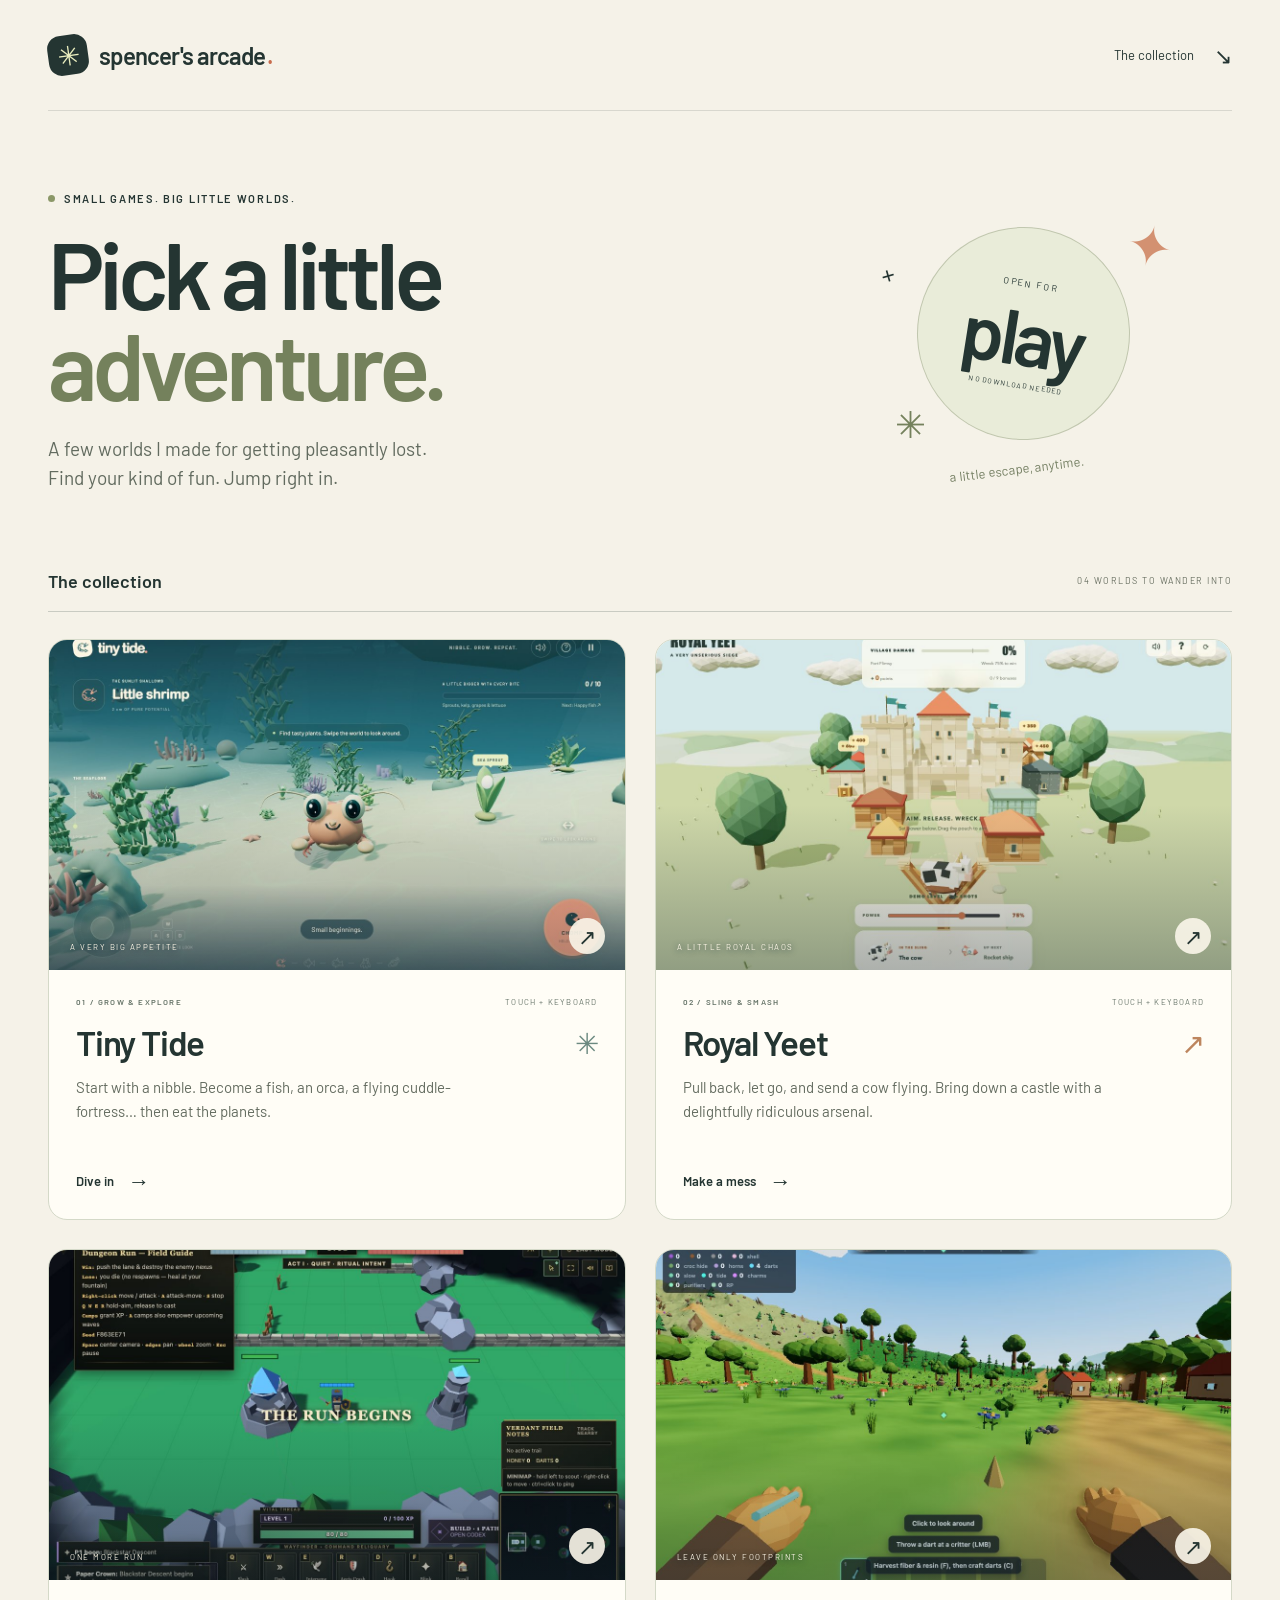
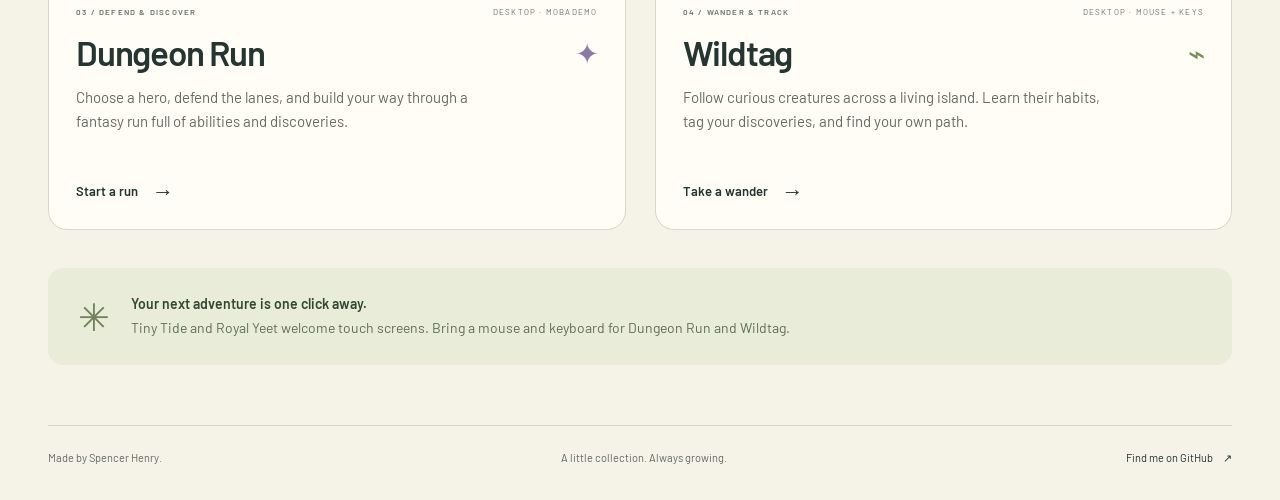
==== index.html @ 865361b4 "Launch Spencer's Arcade game index" ====
<!doctype html>
<html lang="en">
<head>
  <meta charset="utf-8">
  <meta name="viewport" content="width=device-width, initial-scale=1">
  <meta name="theme-color" content="#f5f2e8">
  <meta name="description" content="Spencer's browser arcade. Grow through an ocean in Tiny Tide, topple castles in Royal Yeet, defend the lanes in Dungeon Run, and explore Wildtag.">
  <meta property="og:title" content="Spencer's Arcade — Pick a little adventure">
  <meta property="og:description" content="Four browser games. Oceans to explore, castles to topple, lanes to defend, and critters to discover.">
  <meta property="og:type" content="website">
  <meta property="og:url" content="https://spencerrichardhenry.github.io/">
  <title>Spencer's Arcade · Pick a little adventure</title>
  <link rel="icon" href="data:image/svg+xml,%3Csvg xmlns='http://www.w3.org/2000/svg' viewBox='0 0 48 48'%3E%3Crect width='48' height='48' rx='15' fill='%23243532'/%3E%3Cpath d='M13 24h12m-6-6v12' stroke='%23f5f2e8' stroke-width='3' stroke-linecap='round'/%3E%3Ccircle cx='33' cy='20' r='2' fill='%23e99072'/%3E%3Ccircle cx='36' cy='28' r='2' fill='%23d5dfa7'/%3E%3C/svg%3E">
  <link rel="stylesheet" href="assets/arcade.css">
</head>
<body>
  <a class="skip" href="#games">Skip to the games</a>
  <header class="topbar wrap">
    <a class="brand" href="./" aria-label="Spencer's Arcade home"><span class="brand-mark" aria-hidden="true">✳</span>spencer's arcade<span class="brand-dot">.</span></a>
    <a class="collection-link" href="#games">The collection <span aria-hidden="true">↘</span></a>
  </header>
  <main class="wrap">
    <section class="hero" aria-labelledby="page-title">
      <div><p class="eyebrow"><span class="live-dot"></span> SMALL GAMES. BIG LITTLE WORLDS.</p><h1 id="page-title">Pick a little<br><em>adventure.</em></h1><p class="intro">A few worlds I made for getting pleasantly lost.<br>Find your kind of fun. Jump right in.</p></div>
      <div class="hero-note" aria-hidden="true"><span class="orbit orbit-one">✦</span><span class="orbit orbit-two">+</span><span class="orbit orbit-three">✳</span><div class="note-circle"><span>OPEN FOR</span><strong>play</strong><span>NO DOWNLOAD NEEDED</span></div><span class="note-caption">a little escape, anytime.</span></div>
    </section>
    <section id="games" aria-labelledby="collection-title">
      <div class="section-heading"><h2 id="collection-title">The collection</h2><span>04 WORLDS TO WANDER INTO</span></div>
      <div class="games">
        <article class="game-card tide">
          <a class="game-link" href="https://spencerrichardhenry.github.io/wildtag/tiny-tide.html" aria-label="Play Tiny Tide">
            <div class="game-art"><img src="assets/tiny-tide.jpg" alt="A little shrimp exploring a sunlit 3D reef" width="1200" height="760" fetchpriority="high"><span class="art-label">A VERY BIG APPETITE</span><span class="play-mark" aria-hidden="true">↗</span></div>
            <div class="card-body"><div class="card-meta"><span>01 / GROW & EXPLORE</span><span>TOUCH + KEYBOARD</span></div><h3>Tiny Tide<span aria-hidden="true">✳</span></h3><p>Start with a nibble. Become a fish, an orca, a flying cuddle-fortress… then eat the planets.</p><span class="card-action">Dive in <span aria-hidden="true">→</span></span></div>
          </a>
        </article>
        <article class="game-card yeet">
          <a class="game-link" href="https://spencerrichardhenry.github.io/wildtag/royal-yeet.html" aria-label="Play Royal Yeet">
            <div class="game-art"><img src="assets/royal-yeet.jpg" alt="A slingshot aimed at a colorful castle village" width="1200" height="760"><span class="art-label">A LITTLE ROYAL CHAOS</span><span class="play-mark" aria-hidden="true">↗</span></div>
            <div class="card-body"><div class="card-meta"><span>02 / SLING & SMASH</span><span>TOUCH + KEYBOARD</span></div><h3>Royal Yeet<span aria-hidden="true">↗</span></h3><p>Pull back, let go, and send a cow flying. Bring down a castle with a delightfully ridiculous arsenal.</p><span class="card-action">Make a mess <span aria-hidden="true">→</span></span></div>
          </a>
        </article>
        <article class="game-card dungeon">
          <a class="game-link" href="https://spencerrichardhenry.github.io/mobatest/" aria-label="Play Dungeon Run">
            <div class="game-art"><img src="assets/dungeon-run.jpg" alt="Dungeon Run's fantasy adventure and hero selection" width="1200" height="760" loading="lazy"><span class="art-label">ONE MORE RUN</span><span class="play-mark" aria-hidden="true">↗</span></div>
            <div class="card-body"><div class="card-meta"><span>03 / DEFEND & DISCOVER</span><span>DESKTOP · MOBADEMO</span></div><h3>Dungeon Run<span aria-hidden="true">✦</span></h3><p>Choose a hero, defend the lanes, and build your way through a fantasy run full of abilities and discoveries.</p><span class="card-action">Start a run <span aria-hidden="true">→</span></span></div>
          </a>
        </article>
        <article class="game-card wildtag">
          <a class="game-link" href="https://spencerrichardhenry.github.io/wildtag/" aria-label="Play Wildtag">
            <div class="game-art"><img src="assets/wildtag.jpg" alt="Wildtag's island of forests, meadows, and curious creatures" width="1200" height="760" loading="lazy"><span class="art-label">LEAVE ONLY FOOTPRINTS</span><span class="play-mark" aria-hidden="true">↗</span></div>
            <div class="card-body"><div class="card-meta"><span>04 / WANDER & TRACK</span><span>DESKTOP · MOUSE + KEYS</span></div><h3>Wildtag<span aria-hidden="true">⌁</span></h3><p>Follow curious creatures across a living island. Learn their habits, tag your discoveries, and find your own path.</p><span class="card-action">Take a wander <span aria-hidden="true">→</span></span></div>
          </a>
        </article>
      </div>
    </section>
    <aside class="play-note"><span aria-hidden="true">✳</span><p><strong>Your next adventure is one click away.</strong> Tiny Tide and Royal Yeet welcome touch screens. Bring a mouse and keyboard for Dungeon Run and Wildtag.</p></aside>
  </main>
  <footer class="wrap"><span>Made by Spencer Henry.</span><span>A little collection. Always growing.</span><a href="https://github.com/spencerrichardhenry">Find me on GitHub <span aria-hidden="true">↗</span></a></footer>
</body>
</html>
---- assets/arcade.css ----
@font-face{font-family:Arcade;src:url('fonts/font-0.ttf') format('truetype');font-weight:400;font-display:swap}
@font-face{font-family:Arcade;src:url('fonts/font-1.ttf') format('truetype');font-weight:600 900;font-display:swap}
:root{font-family:Arcade,'Avenir Next',sans-serif;color:#243532;background:#f5f2e8;font-synthesis:none;color-scheme:light;scroll-behavior:smooth}
*{box-sizing:border-box}body{margin:0}a{color:inherit;text-decoration:none}button,a{-webkit-tap-highlight-color:transparent}a:focus-visible{outline:3px solid #a14930;outline-offset:7px;border-radius:5px}.wrap{width:min(1200px,calc(100% - 96px));margin-inline:auto}.skip{position:absolute;left:20px;top:-70px;padding:15px;background:#243532;color:white;z-index:5}.skip:focus{top:15px}.topbar{display:flex;justify-content:space-between;align-items:center;padding-block:35px;border-bottom:1px solid #24353224}.brand{display:flex;align-items:center;font-size:24px;font-weight:700;letter-spacing:-1px;gap:11px}.brand-mark{display:grid;place-items:center;background:#243532;color:#e9edbe;width:40px;height:40px;border-radius:13px;transform:rotate(-8deg);font-size:27px}.brand-dot{color:#c86d4d;margin-left:-9px}.collection-link{font-size:13px;display:flex;align-items:center;gap:20px}.collection-link span{font-size:22px}.hero{display:flex;justify-content:space-between;align-items:center;padding:81px 0 77px}.eyebrow{font-size:11px;font-weight:600;letter-spacing:1.7px;display:flex;align-items:center;gap:9px;margin:0 0 22px}.live-dot{width:7px;height:7px;border-radius:50%;background:#8b9868}h1{font-size:clamp(66px,7.4vw,102px);font-weight:700;letter-spacing:-5px;line-height:.96;margin:0 0 25px}h1 em{font-style:normal;color:#74815c}.intro{font-size:19px;line-height:1.55;color:#626b5f;margin:0}.hero-note{position:relative;width:300px;height:270px;margin-right:55px}.note-circle{width:213px;height:213px;position:absolute;left:40px;top:20px;display:flex;flex-direction:column;align-items:center;justify-content:center;border:1px solid #86906e66;border-radius:50%;transform:rotate(9deg);background:#e9ecd9}.note-circle span{font-size:9px;letter-spacing:2px}.note-circle strong{font-size:77px;line-height:1.2;letter-spacing:-4px;font-weight:600}.note-circle span:last-child{font-size:7px;letter-spacing:1.3px}.note-caption{position:absolute;bottom:0;left:72px;font-size:13px;font-style:italic;transform:rotate(-7deg);color:#737e61}.orbit{position:absolute;z-index:1}.orbit-one{font-size:55px;right:4px;top:4px;color:#d39171;transform:rotate(13deg)}.orbit-two{font-size:27px;left:4px;top:50px;transform:rotate(-16deg)}.orbit-three{font-size:37px;left:18px;bottom:30px;color:#74815c}.section-heading{display:flex;align-items:center;justify-content:space-between;padding-bottom:19px;border-bottom:1px solid #24353235;margin-bottom:27px}.section-heading h2{font-size:18px;margin:0;font-weight:600}.section-heading>span{font-size:9px;letter-spacing:1.5px;color:#697062}.games{display:grid;grid-template-columns:repeat(2,minmax(0,1fr));gap:29px}.game-card{--accent:#6b8980;background:#fffdf6;border-radius:19px;overflow:hidden;border:1px solid #d4d9c8;transition:transform .2s,box-shadow .2s}.game-card:hover{transform:translateY(-4px);box-shadow:0 12px 35px #293b3210}.game-link{display:block;height:100%}.game-link:focus-visible{outline-offset:-5px;border-radius:19px}.game-art{position:relative;aspect-ratio:1.74;background:#92aca1;overflow:hidden}.game-art:after{content:'';position:absolute;inset:50% 0 0;background:linear-gradient(transparent,#162a3555);pointer-events:none}.game-art img{display:block;width:100%;height:100%;object-fit:cover;transition:transform .4s}.game-card:hover img{transform:scale(1.035)}.art-label{position:absolute;left:21px;bottom:18px;color:#fff8e8;font-size:8px;letter-spacing:1.5px;z-index:1;text-shadow:0 1px 6px #142c35}.play-mark{position:absolute;right:20px;bottom:16px;width:36px;height:36px;display:grid;place-items:center;border-radius:50%;background:#faf6e9e8;font-size:22px;z-index:1}.card-body{padding:26px 27px 24px}.card-meta{display:flex;justify-content:space-between;gap:12px;font-size:8px;letter-spacing:1.2px;color:#657367;line-height:1.5}.card-meta span:first-child{font-weight:600}.card-meta span:last-child{text-align:right}h3{font-size:35px;line-height:1.15;margin:14px 0 12px;letter-spacing:-1.2px;display:flex;align-items:center;justify-content:space-between}h3>span{font-size:29px;color:var(--accent);font-weight:400}.card-body p{color:#646c60;font-size:15px;line-height:1.6;margin:0;max-width:430px;min-height:72px}.card-action{display:flex;align-items:center;gap:14px;margin-top:20px;font-size:13px;font-weight:600}.card-action span{font-size:22px;transition:translate .2s}.game-card:hover .card-action span{translate:4px 0}.yeet{--accent:#bd855e}.dungeon{--accent:#8c7aa5}.wildtag{--accent:#768f55}.play-note{display:flex;align-items:center;gap:21px;background:#e9ecd9;border-radius:15px;padding:25px 30px;margin:38px 0 60px}.play-note>span{font-size:38px;color:#74815c}.play-note p{font-size:14px;line-height:1.6;color:#626c59;margin:0}.play-note strong{display:block;font-weight:600;color:#344733;margin-bottom:2px}footer{display:flex;align-items:center;justify-content:space-between;border-top:1px solid #24353224;padding:25px 0 35px;font-size:11px;color:#626b5f}footer a{color:#243532}footer a span{margin-left:8px}
@media(max-width:850px){.wrap{width:calc(100% - 48px)}.hero{padding-block:62px}.hero-note{margin-right:0;width:240px;scale:.85;transform-origin:right center}h1{font-size:76px;letter-spacing:-4px}.intro{font-size:17px}.games{gap:20px}.card-body{padding:22px}.card-meta{font-size:7px;letter-spacing:.8px}.card-body p{min-height:95px}h3{font-size:30px}footer>span:nth-child(2){display:none}}
@media(max-width:600px){.wrap{width:calc(100% - 36px)}.topbar{padding-block:22px}.brand{font-size:21px;gap:9px}.brand-mark{width:34px;height:34px;font-size:24px;border-radius:11px}.collection-link{font-size:11px;gap:9px}.hero{padding:51px 0 44px;position:relative}.hero-note{display:none}.eyebrow{font-size:8px;letter-spacing:1.2px;margin-bottom:21px}h1{font-size:clamp(60px,15vw,82px);letter-spacing:-3px;margin-bottom:20px}.intro{font-size:16px;line-height:1.55}.section-heading{margin-bottom:20px;padding-bottom:15px}.section-heading h2{font-size:16px}.section-heading>span{font-size:7px;letter-spacing:.8px}.games{grid-template-columns:1fr;gap:24px}.game-card{border-radius:15px}.game-art{aspect-ratio:1.6}.card-body{padding:23px}.card-meta{font-size:7px}.card-body p{min-height:0;font-size:14px;line-height:1.65}h3{font-size:32px}.card-action{margin-top:17px}.play-note{padding:22px;gap:15px;margin:28px 0 35px;align-items:flex-start}.play-note>span{font-size:28px}.play-note p{font-size:12px}footer{font-size:10px;padding-bottom:25px}}
@media(prefers-reduced-motion:reduce){:root{scroll-behavior:auto}*,*:before,*:after{transition:none!important}}
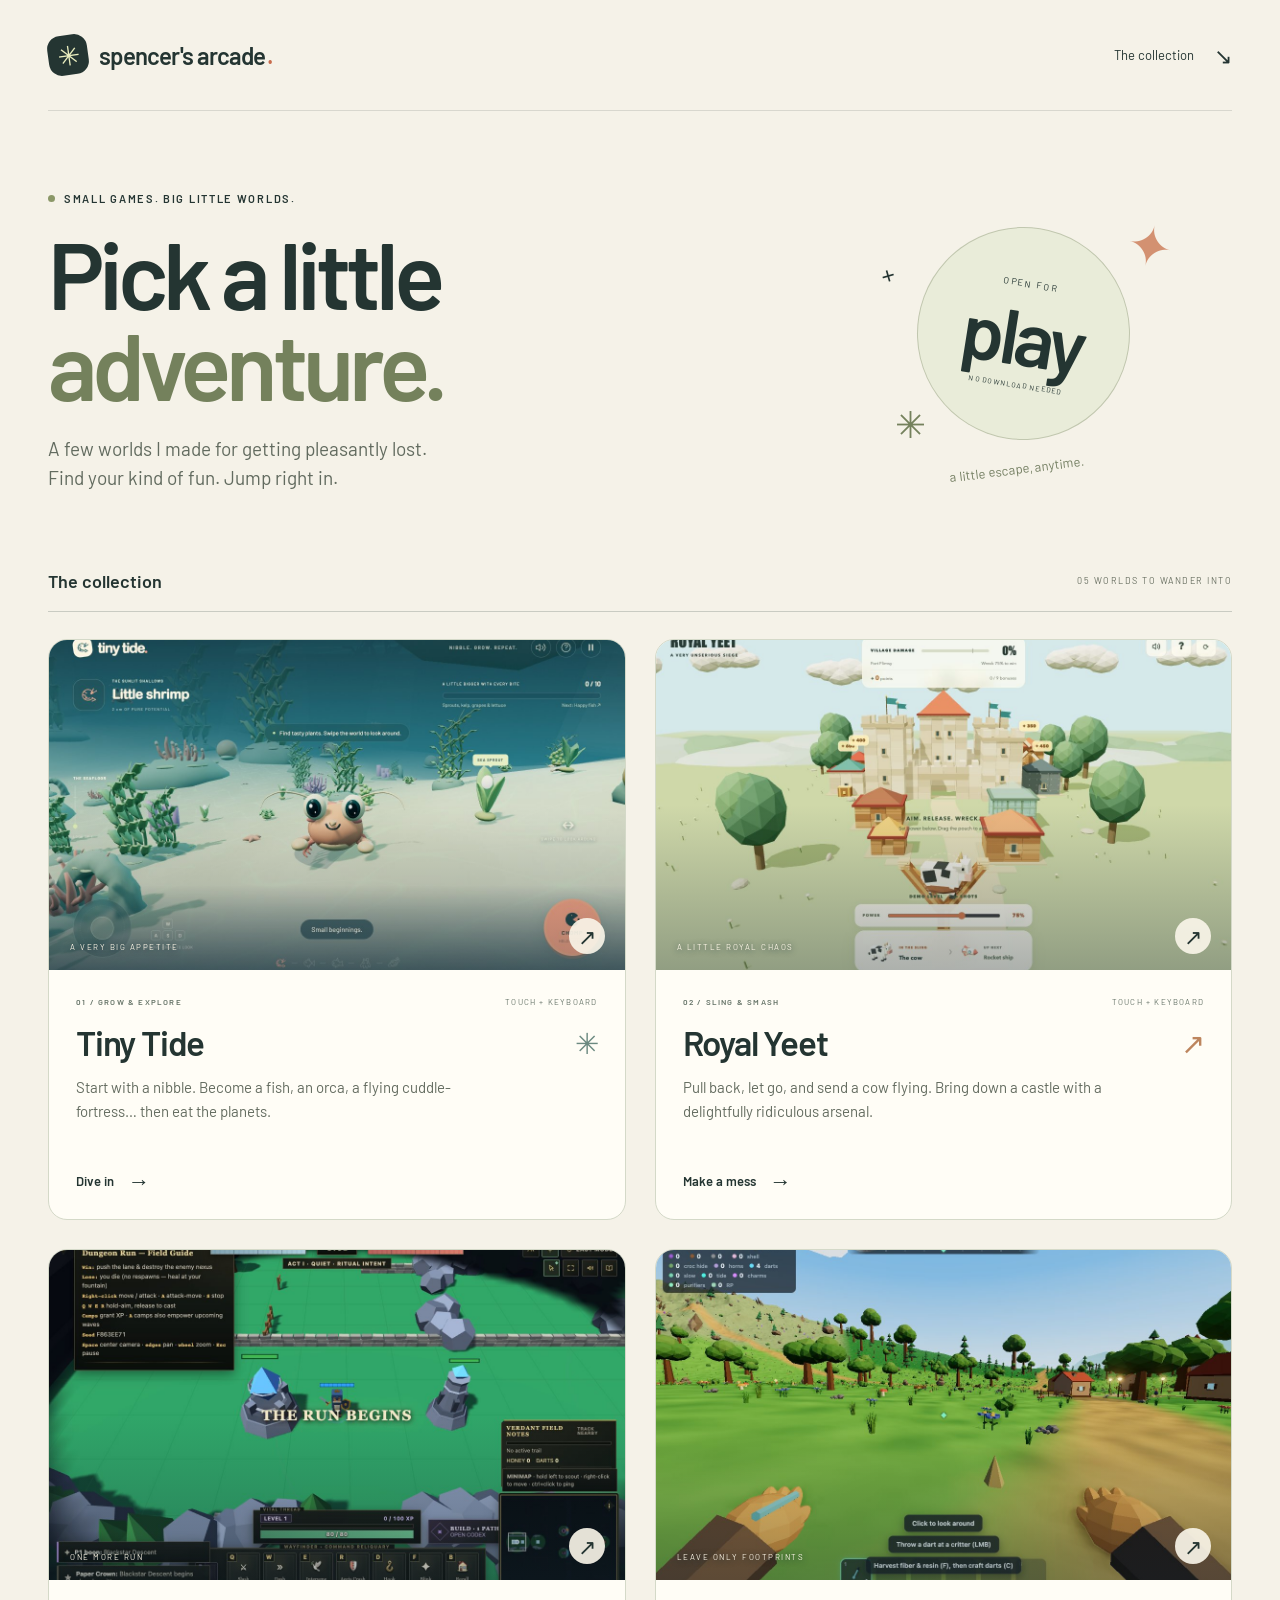
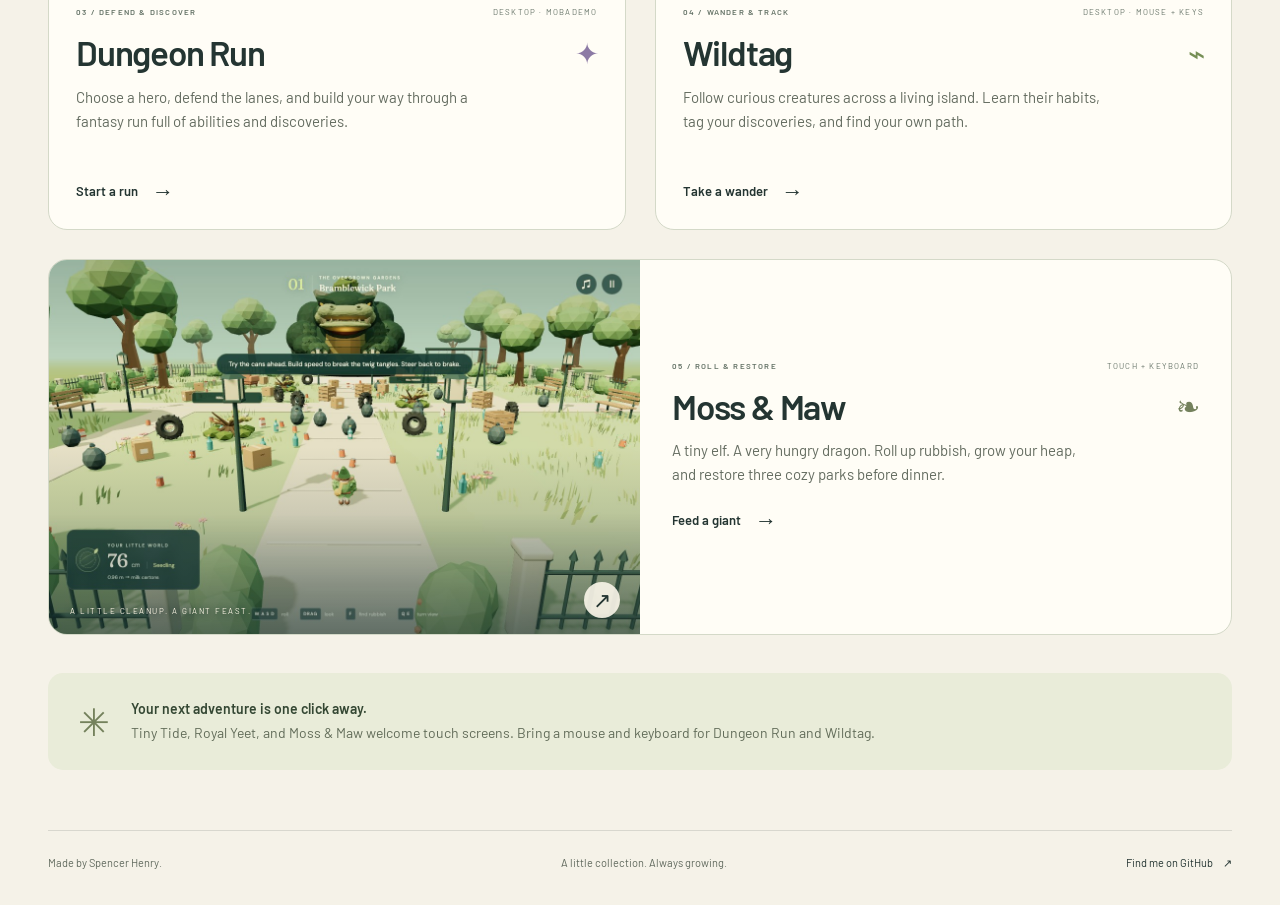
==== commit 13dad30a: "Add Moss & Maw and redirect its former Pages address" ====
--- a/index.html
+++ b/index.html
@@ -4,9 +4,9 @@
   <meta charset="utf-8">
   <meta name="viewport" content="width=device-width, initial-scale=1">
   <meta name="theme-color" content="#f5f2e8">
-  <meta name="description" content="Spencer's browser arcade. Grow through an ocean in Tiny Tide, topple castles in Royal Yeet, defend the lanes in Dungeon Run, and explore Wildtag.">
+  <meta name="description" content="Spencer's browser arcade. Grow through an ocean in Tiny Tide, topple castles in Royal Yeet, defend the lanes in Dungeon Run, explore Wildtag, and feed a hungry dragon in Moss &amp; Maw.">
   <meta property="og:title" content="Spencer's Arcade — Pick a little adventure">
-  <meta property="og:description" content="Four browser games. Oceans to explore, castles to topple, lanes to defend, and critters to discover.">
+  <meta property="og:description" content="Five browser games. Oceans, castles, dungeons, curious critters, and one very hungry dragon.">
   <meta property="og:type" content="website">
   <meta property="og:url" content="https://spencerrichardhenry.github.io/">
   <title>Spencer's Arcade · Pick a little adventure</title>
@@ -25,7 +25,7 @@
       <div class="hero-note" aria-hidden="true"><span class="orbit orbit-one">✦</span><span class="orbit orbit-two">+</span><span class="orbit orbit-three">✳</span><div class="note-circle"><span>OPEN FOR</span><strong>play</strong><span>NO DOWNLOAD NEEDED</span></div><span class="note-caption">a little escape, anytime.</span></div>
     </section>
     <section id="games" aria-labelledby="collection-title">
-      <div class="section-heading"><h2 id="collection-title">The collection</h2><span>04 WORLDS TO WANDER INTO</span></div>
+      <div class="section-heading"><h2 id="collection-title">The collection</h2><span>05 WORLDS TO WANDER INTO</span></div>
       <div class="games">
         <article class="game-card tide">
           <a class="game-link" href="https://spencerrichardhenry.github.io/wildtag/tiny-tide.html" aria-label="Play Tiny Tide">
@@ -51,9 +51,15 @@
             <div class="card-body"><div class="card-meta"><span>04 / WANDER & TRACK</span><span>DESKTOP · MOUSE + KEYS</span></div><h3>Wildtag<span aria-hidden="true">⌁</span></h3><p>Follow curious creatures across a living island. Learn their habits, tag your discoveries, and find your own path.</p><span class="card-action">Take a wander <span aria-hidden="true">→</span></span></div>
           </a>
         </article>
+        <article class="game-card moss">
+          <a class="game-link" href="https://spencerrichardhenry.github.io/moss-and-maw/" aria-label="Play Moss &amp; Maw">
+            <div class="game-art"><img src="assets/moss-and-maw.jpg" alt="Moss rolling through a leafy park toward Grumble, a giant mossback dragon" width="1200" height="760" loading="lazy"><span class="art-label">A LITTLE CLEANUP. A GIANT FEAST.</span><span class="play-mark" aria-hidden="true">↗</span></div>
+            <div class="card-body"><div class="card-meta"><span>05 / ROLL &amp; RESTORE</span><span>TOUCH + KEYBOARD</span></div><h3>Moss &amp; Maw<span aria-hidden="true">❧</span></h3><p>A tiny elf. A very hungry dragon. Roll up rubbish, grow your heap, and restore three cozy parks before dinner.</p><span class="card-action">Feed a giant <span aria-hidden="true">→</span></span></div>
+          </a>
+        </article>
       </div>
     </section>
-    <aside class="play-note"><span aria-hidden="true">✳</span><p><strong>Your next adventure is one click away.</strong> Tiny Tide and Royal Yeet welcome touch screens. Bring a mouse and keyboard for Dungeon Run and Wildtag.</p></aside>
+    <aside class="play-note"><span aria-hidden="true">✳</span><p><strong>Your next adventure is one click away.</strong> Tiny Tide, Royal Yeet, and Moss &amp; Maw welcome touch screens. Bring a mouse and keyboard for Dungeon Run and Wildtag.</p></aside>
   </main>
   <footer class="wrap"><span>Made by Spencer Henry.</span><span>A little collection. Always growing.</span><a href="https://github.com/spencerrichardhenry">Find me on GitHub <span aria-hidden="true">↗</span></a></footer>
 </body>
--- a/assets/arcade.css
+++ b/assets/arcade.css
@@ -1,7 +1,9 @@
 @font-face{font-family:Arcade;src:url('fonts/font-0.ttf') format('truetype');font-weight:400;font-display:swap}
 @font-face{font-family:Arcade;src:url('fonts/font-1.ttf') format('truetype');font-weight:600 900;font-display:swap}
 :root{font-family:Arcade,'Avenir Next',sans-serif;color:#243532;background:#f5f2e8;font-synthesis:none;color-scheme:light;scroll-behavior:smooth}
-*{box-sizing:border-box}body{margin:0}a{color:inherit;text-decoration:none}button,a{-webkit-tap-highlight-color:transparent}a:focus-visible{outline:3px solid #a14930;outline-offset:7px;border-radius:5px}.wrap{width:min(1200px,calc(100% - 96px));margin-inline:auto}.skip{position:absolute;left:20px;top:-70px;padding:15px;background:#243532;color:white;z-index:5}.skip:focus{top:15px}.topbar{display:flex;justify-content:space-between;align-items:center;padding-block:35px;border-bottom:1px solid #24353224}.brand{display:flex;align-items:center;font-size:24px;font-weight:700;letter-spacing:-1px;gap:11px}.brand-mark{display:grid;place-items:center;background:#243532;color:#e9edbe;width:40px;height:40px;border-radius:13px;transform:rotate(-8deg);font-size:27px}.brand-dot{color:#c86d4d;margin-left:-9px}.collection-link{font-size:13px;display:flex;align-items:center;gap:20px}.collection-link span{font-size:22px}.hero{display:flex;justify-content:space-between;align-items:center;padding:81px 0 77px}.eyebrow{font-size:11px;font-weight:600;letter-spacing:1.7px;display:flex;align-items:center;gap:9px;margin:0 0 22px}.live-dot{width:7px;height:7px;border-radius:50%;background:#8b9868}h1{font-size:clamp(66px,7.4vw,102px);font-weight:700;letter-spacing:-5px;line-height:.96;margin:0 0 25px}h1 em{font-style:normal;color:#74815c}.intro{font-size:19px;line-height:1.55;color:#626b5f;margin:0}.hero-note{position:relative;width:300px;height:270px;margin-right:55px}.note-circle{width:213px;height:213px;position:absolute;left:40px;top:20px;display:flex;flex-direction:column;align-items:center;justify-content:center;border:1px solid #86906e66;border-radius:50%;transform:rotate(9deg);background:#e9ecd9}.note-circle span{font-size:9px;letter-spacing:2px}.note-circle strong{font-size:77px;line-height:1.2;letter-spacing:-4px;font-weight:600}.note-circle span:last-child{font-size:7px;letter-spacing:1.3px}.note-caption{position:absolute;bottom:0;left:72px;font-size:13px;font-style:italic;transform:rotate(-7deg);color:#737e61}.orbit{position:absolute;z-index:1}.orbit-one{font-size:55px;right:4px;top:4px;color:#d39171;transform:rotate(13deg)}.orbit-two{font-size:27px;left:4px;top:50px;transform:rotate(-16deg)}.orbit-three{font-size:37px;left:18px;bottom:30px;color:#74815c}.section-heading{display:flex;align-items:center;justify-content:space-between;padding-bottom:19px;border-bottom:1px solid #24353235;margin-bottom:27px}.section-heading h2{font-size:18px;margin:0;font-weight:600}.section-heading>span{font-size:9px;letter-spacing:1.5px;color:#697062}.games{display:grid;grid-template-columns:repeat(2,minmax(0,1fr));gap:29px}.game-card{--accent:#6b8980;background:#fffdf6;border-radius:19px;overflow:hidden;border:1px solid #d4d9c8;transition:transform .2s,box-shadow .2s}.game-card:hover{transform:translateY(-4px);box-shadow:0 12px 35px #293b3210}.game-link{display:block;height:100%}.game-link:focus-visible{outline-offset:-5px;border-radius:19px}.game-art{position:relative;aspect-ratio:1.74;background:#92aca1;overflow:hidden}.game-art:after{content:'';position:absolute;inset:50% 0 0;background:linear-gradient(transparent,#162a3555);pointer-events:none}.game-art img{display:block;width:100%;height:100%;object-fit:cover;transition:transform .4s}.game-card:hover img{transform:scale(1.035)}.art-label{position:absolute;left:21px;bottom:18px;color:#fff8e8;font-size:8px;letter-spacing:1.5px;z-index:1;text-shadow:0 1px 6px #142c35}.play-mark{position:absolute;right:20px;bottom:16px;width:36px;height:36px;display:grid;place-items:center;border-radius:50%;background:#faf6e9e8;font-size:22px;z-index:1}.card-body{padding:26px 27px 24px}.card-meta{display:flex;justify-content:space-between;gap:12px;font-size:8px;letter-spacing:1.2px;color:#657367;line-height:1.5}.card-meta span:first-child{font-weight:600}.card-meta span:last-child{text-align:right}h3{font-size:35px;line-height:1.15;margin:14px 0 12px;letter-spacing:-1.2px;display:flex;align-items:center;justify-content:space-between}h3>span{font-size:29px;color:var(--accent);font-weight:400}.card-body p{color:#646c60;font-size:15px;line-height:1.6;margin:0;max-width:430px;min-height:72px}.card-action{display:flex;align-items:center;gap:14px;margin-top:20px;font-size:13px;font-weight:600}.card-action span{font-size:22px;transition:translate .2s}.game-card:hover .card-action span{translate:4px 0}.yeet{--accent:#bd855e}.dungeon{--accent:#8c7aa5}.wildtag{--accent:#768f55}.play-note{display:flex;align-items:center;gap:21px;background:#e9ecd9;border-radius:15px;padding:25px 30px;margin:38px 0 60px}.play-note>span{font-size:38px;color:#74815c}.play-note p{font-size:14px;line-height:1.6;color:#626c59;margin:0}.play-note strong{display:block;font-weight:600;color:#344733;margin-bottom:2px}footer{display:flex;align-items:center;justify-content:space-between;border-top:1px solid #24353224;padding:25px 0 35px;font-size:11px;color:#626b5f}footer a{color:#243532}footer a span{margin-left:8px}
+*{box-sizing:border-box}body{margin:0}a{color:inherit;text-decoration:none}button,a{-webkit-tap-highlight-color:transparent}a:focus-visible{outline:3px solid #a14930;outline-offset:7px;border-radius:5px}.wrap{width:min(1200px,calc(100% - 96px));margin-inline:auto}.skip{position:absolute;left:20px;top:-70px;padding:15px;background:#243532;color:white;z-index:5}.skip:focus{top:15px}.topbar{display:flex;justify-content:space-between;align-items:center;padding-block:35px;border-bottom:1px solid #24353224}.brand{display:flex;align-items:center;font-size:24px;font-weight:700;letter-spacing:-1px;gap:11px}.brand-mark{display:grid;place-items:center;background:#243532;color:#e9edbe;width:40px;height:40px;border-radius:13px;transform:rotate(-8deg);font-size:27px}.brand-dot{color:#c86d4d;margin-left:-9px}.collection-link{font-size:13px;display:flex;align-items:center;gap:20px}.collection-link span{font-size:22px}.hero{display:flex;justify-content:space-between;align-items:center;padding:81px 0 77px}.eyebrow{font-size:11px;font-weight:600;letter-spacing:1.7px;display:flex;align-items:center;gap:9px;margin:0 0 22px}.live-dot{width:7px;height:7px;border-radius:50%;background:#8b9868}h1{font-size:clamp(66px,7.4vw,102px);font-weight:700;letter-spacing:-5px;line-height:.96;margin:0 0 25px}h1 em{font-style:normal;color:#74815c}.intro{font-size:19px;line-height:1.55;color:#626b5f;margin:0}.hero-note{position:relative;width:300px;height:270px;margin-right:55px}.note-circle{width:213px;height:213px;position:absolute;left:40px;top:20px;display:flex;flex-direction:column;align-items:center;justify-content:center;border:1px solid #86906e66;border-radius:50%;transform:rotate(9deg);background:#e9ecd9}.note-circle span{font-size:9px;letter-spacing:2px}.note-circle strong{font-size:77px;line-height:1.2;letter-spacing:-4px;font-weight:600}.note-circle span:last-child{font-size:7px;letter-spacing:1.3px}.note-caption{position:absolute;bottom:0;left:72px;font-size:13px;font-style:italic;transform:rotate(-7deg);color:#737e61}.orbit{position:absolute;z-index:1}.orbit-one{font-size:55px;right:4px;top:4px;color:#d39171;transform:rotate(13deg)}.orbit-two{font-size:27px;left:4px;top:50px;transform:rotate(-16deg)}.orbit-three{font-size:37px;left:18px;bottom:30px;color:#74815c}.section-heading{display:flex;align-items:center;justify-content:space-between;padding-bottom:19px;border-bottom:1px solid #24353235;margin-bottom:27px}.section-heading h2{font-size:18px;margin:0;font-weight:600}.section-heading>span{font-size:9px;letter-spacing:1.5px;color:#697062}.games{display:grid;grid-template-columns:repeat(2,minmax(0,1fr));gap:29px}.game-card{--accent:#6b8980;background:#fffdf6;border-radius:19px;overflow:hidden;border:1px solid #d4d9c8;transition:transform .2s,box-shadow .2s}.game-card:hover{transform:translateY(-4px);box-shadow:0 12px 35px #293b3210}.game-link{display:block;height:100%}.game-link:focus-visible{outline-offset:-5px;border-radius:19px}.game-art{position:relative;aspect-ratio:1.74;background:#92aca1;overflow:hidden}.game-art:after{content:'';position:absolute;inset:50% 0 0;background:linear-gradient(transparent,#162a3555);pointer-events:none}.game-art img{display:block;width:100%;height:100%;object-fit:cover;transition:transform .4s}.game-card:hover img{transform:scale(1.035)}.art-label{position:absolute;left:21px;bottom:18px;color:#fff8e8;font-size:8px;letter-spacing:1.5px;z-index:1;text-shadow:0 1px 6px #142c35}.play-mark{position:absolute;right:20px;bottom:16px;width:36px;height:36px;display:grid;place-items:center;border-radius:50%;background:#faf6e9e8;font-size:22px;z-index:1}.card-body{padding:26px 27px 24px}.card-meta{display:flex;justify-content:space-between;gap:12px;font-size:8px;letter-spacing:1.2px;color:#657367;line-height:1.5}.card-meta span:first-child{font-weight:600}.card-meta span:last-child{text-align:right}h3{font-size:35px;line-height:1.15;margin:14px 0 12px;letter-spacing:-1.2px;display:flex;align-items:center;justify-content:space-between}h3>span{font-size:29px;color:var(--accent);font-weight:400}.card-body p{color:#646c60;font-size:15px;line-height:1.6;margin:0;max-width:430px;min-height:72px}.card-action{display:flex;align-items:center;gap:14px;margin-top:20px;font-size:13px;font-weight:600}.card-action span{font-size:22px;transition:translate .2s}.game-card:hover .card-action span{translate:4px 0}.yeet{--accent:#bd855e}.dungeon{--accent:#8c7aa5}.wildtag{--accent:#768f55}.moss{--accent:#74815c}.play-note{display:flex;align-items:center;gap:21px;background:#e9ecd9;border-radius:15px;padding:25px 30px;margin:38px 0 60px}.play-note>span{font-size:38px;color:#74815c}.play-note p{font-size:14px;line-height:1.6;color:#626c59;margin:0}.play-note strong{display:block;font-weight:600;color:#344733;margin-bottom:2px}footer{display:flex;align-items:center;justify-content:space-between;border-top:1px solid #24353224;padding:25px 0 35px;font-size:11px;color:#626b5f}footer a{color:#243532}footer a span{margin-left:8px}
 @media(max-width:850px){.wrap{width:calc(100% - 48px)}.hero{padding-block:62px}.hero-note{margin-right:0;width:240px;scale:.85;transform-origin:right center}h1{font-size:76px;letter-spacing:-4px}.intro{font-size:17px}.games{gap:20px}.card-body{padding:22px}.card-meta{font-size:7px;letter-spacing:.8px}.card-body p{min-height:95px}h3{font-size:30px}footer>span:nth-child(2){display:none}}
 @media(max-width:600px){.wrap{width:calc(100% - 36px)}.topbar{padding-block:22px}.brand{font-size:21px;gap:9px}.brand-mark{width:34px;height:34px;font-size:24px;border-radius:11px}.collection-link{font-size:11px;gap:9px}.hero{padding:51px 0 44px;position:relative}.hero-note{display:none}.eyebrow{font-size:8px;letter-spacing:1.2px;margin-bottom:21px}h1{font-size:clamp(60px,15vw,82px);letter-spacing:-3px;margin-bottom:20px}.intro{font-size:16px;line-height:1.55}.section-heading{margin-bottom:20px;padding-bottom:15px}.section-heading h2{font-size:16px}.section-heading>span{font-size:7px;letter-spacing:.8px}.games{grid-template-columns:1fr;gap:24px}.game-card{border-radius:15px}.game-art{aspect-ratio:1.6}.card-body{padding:23px}.card-meta{font-size:7px}.card-body p{min-height:0;font-size:14px;line-height:1.65}h3{font-size:32px}.card-action{margin-top:17px}.play-note{padding:22px;gap:15px;margin:28px 0 35px;align-items:flex-start}.play-note>span{font-size:28px}.play-note p{font-size:12px}footer{font-size:10px;padding-bottom:25px}}
 @media(prefers-reduced-motion:reduce){:root{scroll-behavior:auto}*,*:before,*:after{transition:none!important}}
+
+@media(min-width:601px){.moss{grid-column:1 / -1}.moss .game-link{display:grid;grid-template-columns:repeat(2,minmax(0,1fr));align-items:center}.moss .game-art{height:100%;min-height:310px;aspect-ratio:auto}.moss .card-body{padding:32px}.moss .card-body p{min-height:0}}
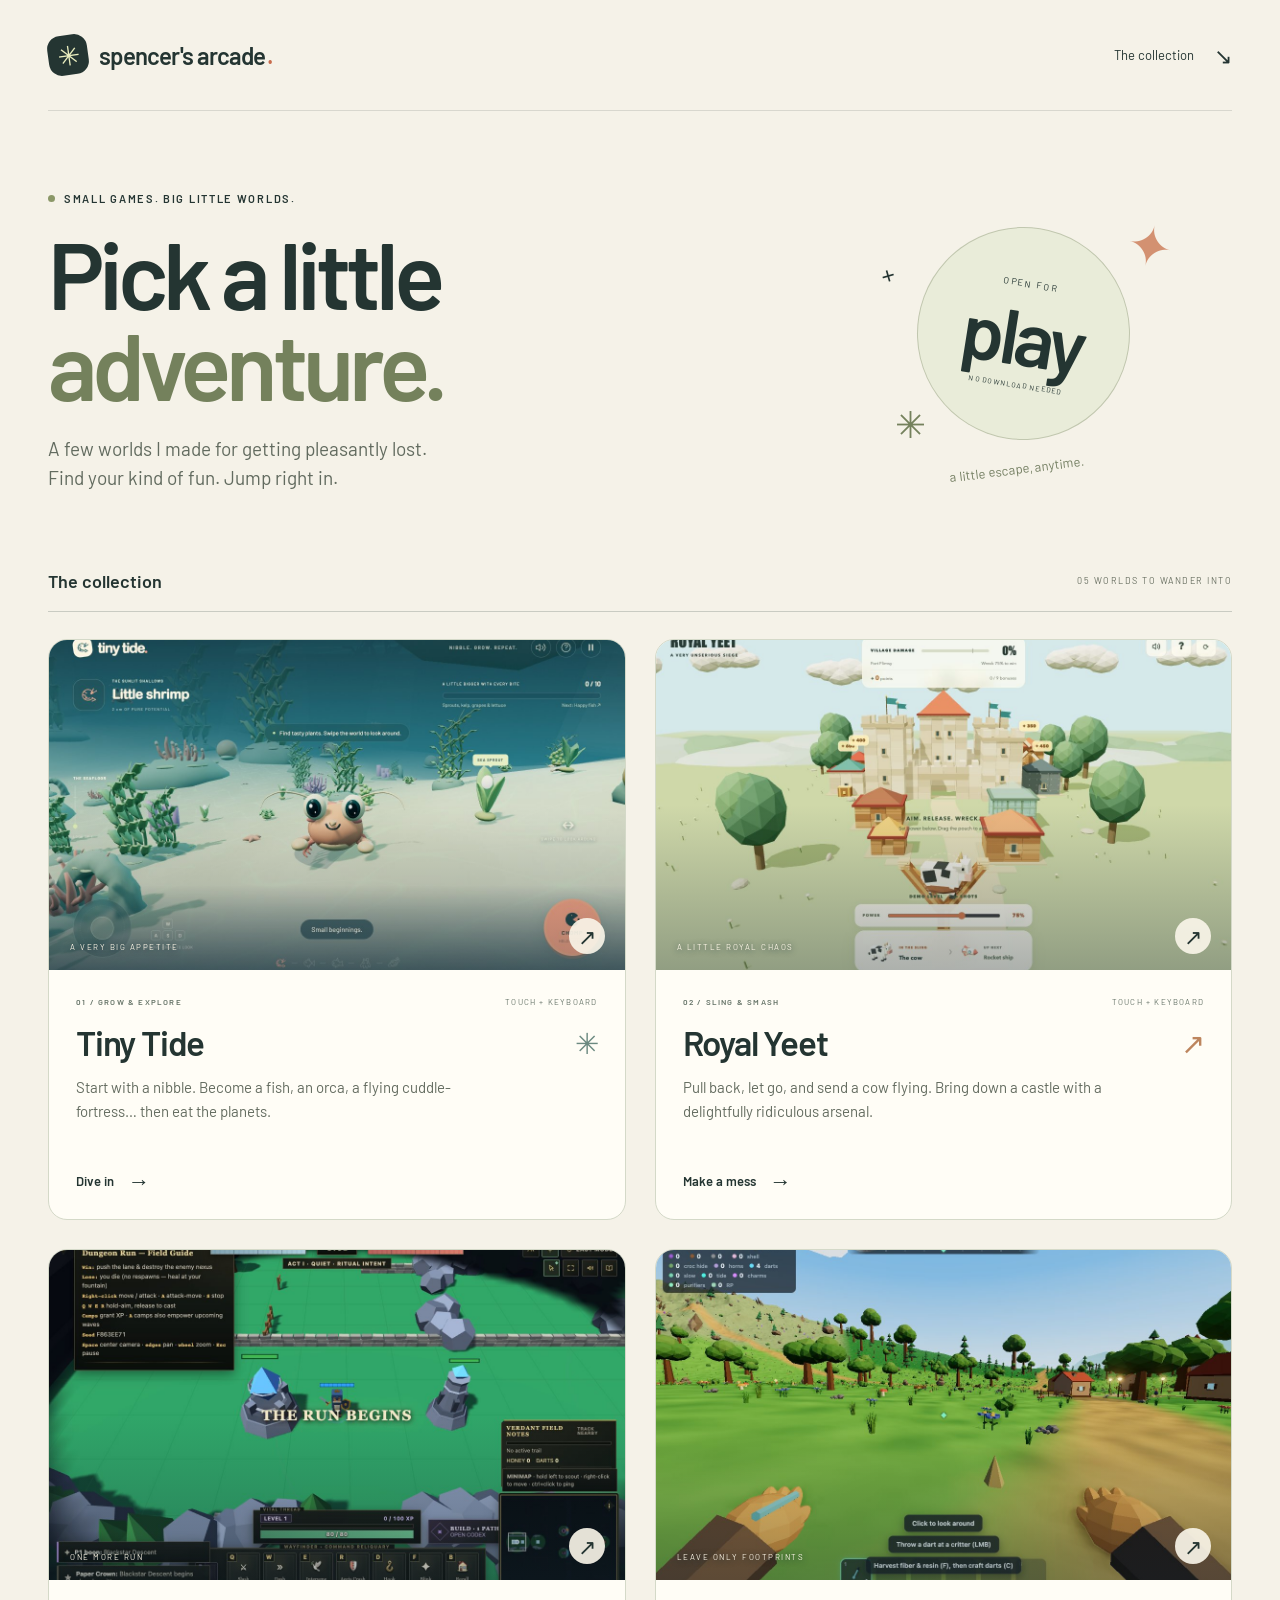
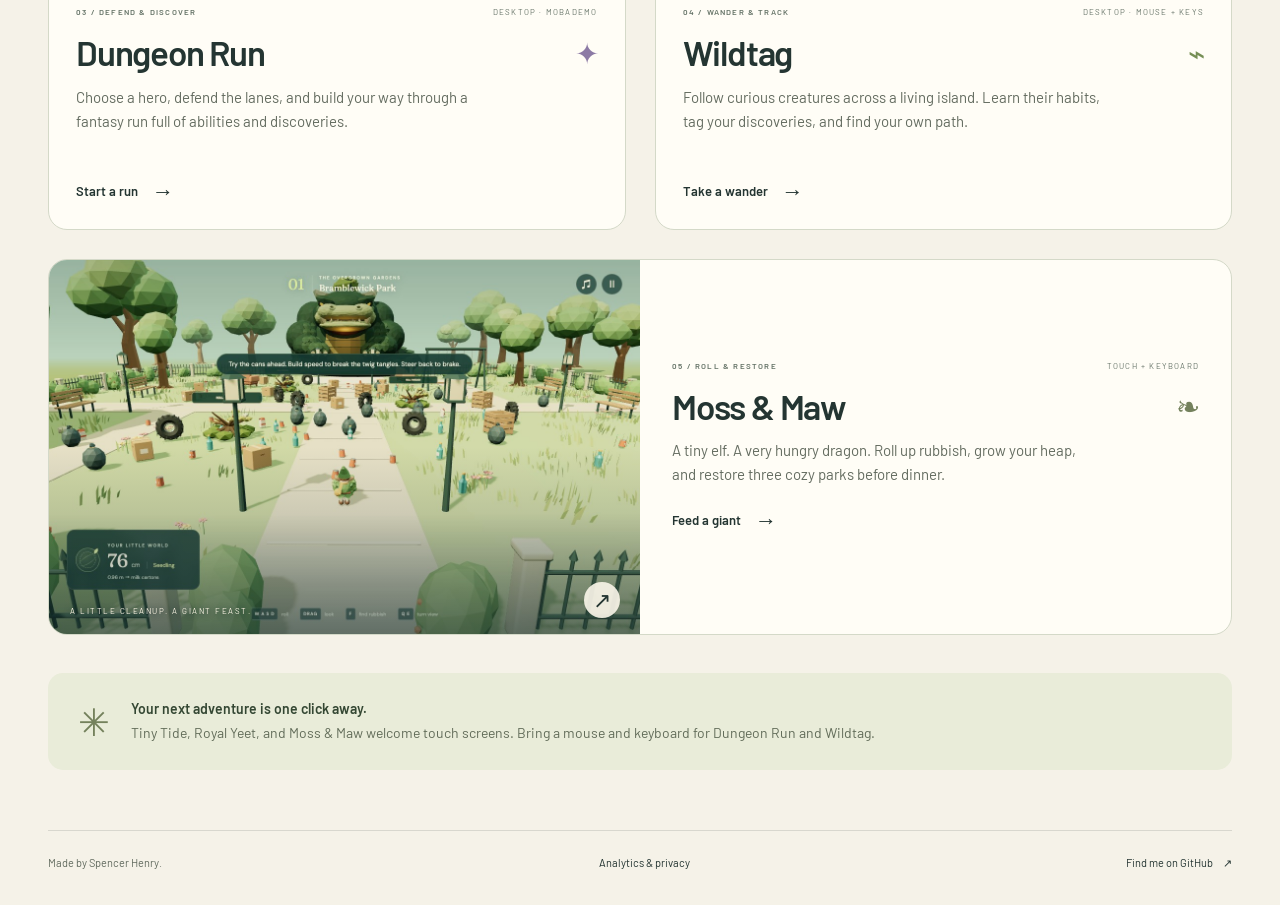
==== commit d3b7219f: "Add shared analytics privacy notice and browser opt-out" ====
--- a/index.html
+++ b/index.html
@@ -61,6 +61,6 @@
     </section>
     <aside class="play-note"><span aria-hidden="true">✳</span><p><strong>Your next adventure is one click away.</strong> Tiny Tide, Royal Yeet, and Moss &amp; Maw welcome touch screens. Bring a mouse and keyboard for Dungeon Run and Wildtag.</p></aside>
   </main>
-  <footer class="wrap"><span>Made by Spencer Henry.</span><span>A little collection. Always growing.</span><a href="https://github.com/spencerrichardhenry">Find me on GitHub <span aria-hidden="true">↗</span></a></footer>
+  <footer class="wrap"><span>Made by Spencer Henry.</span><a href="privacy/">Analytics &amp; privacy</a><a href="https://github.com/spencerrichardhenry">Find me on GitHub <span aria-hidden="true">↗</span></a></footer>
 </body>
 </html>
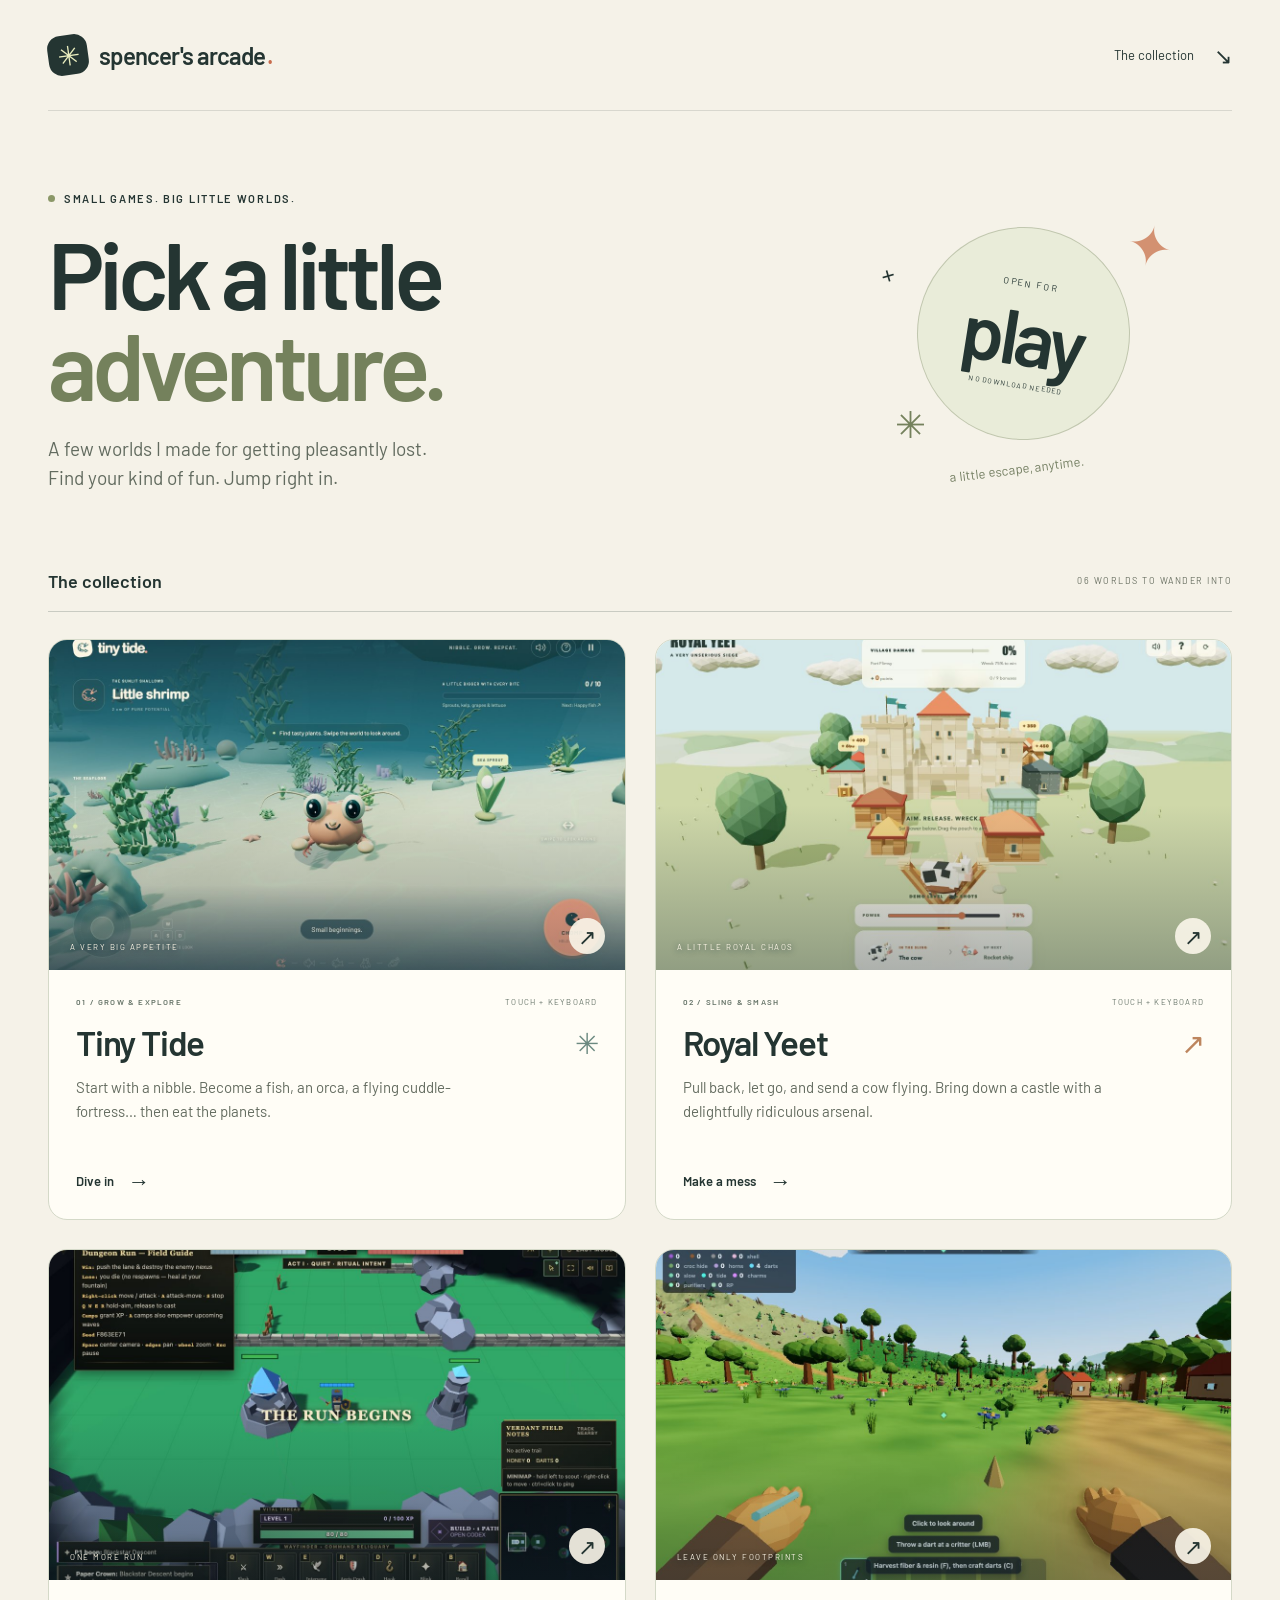
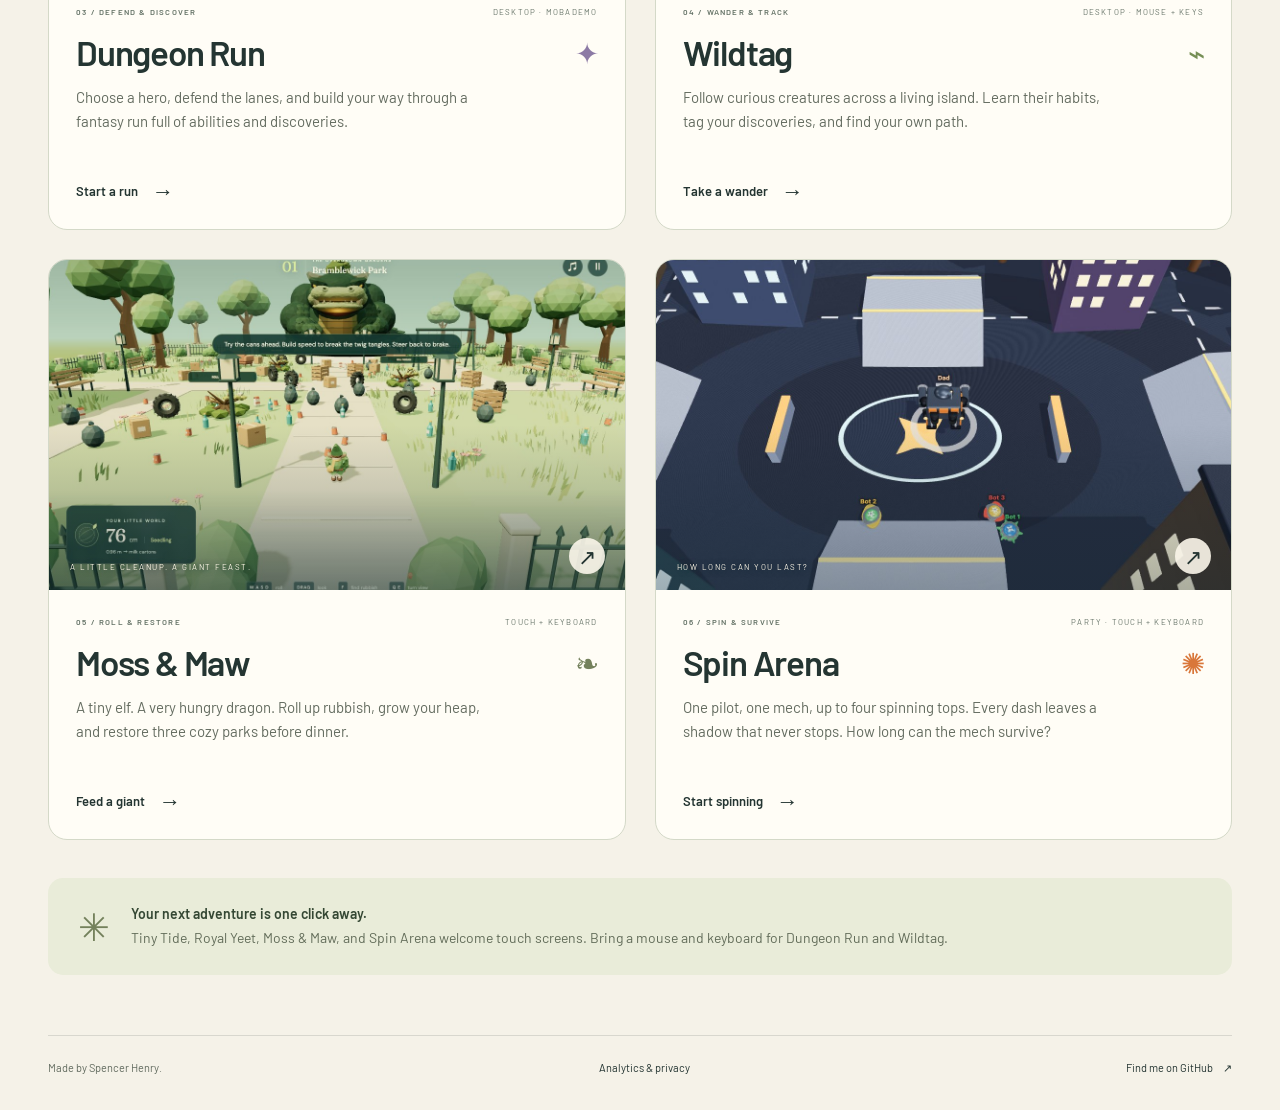
==== commit 47ac9d61: "Add Spin Arena to the arcade Co-Authored-By: Claude Opus 5.5 (1M context) <noreply@anthropic.com>" ====
--- a/index.html
+++ b/index.html
@@ -4,9 +4,9 @@
   <meta charset="utf-8">
   <meta name="viewport" content="width=device-width, initial-scale=1">
   <meta name="theme-color" content="#f5f2e8">
-  <meta name="description" content="Spencer's browser arcade. Grow through an ocean in Tiny Tide, topple castles in Royal Yeet, defend the lanes in Dungeon Run, explore Wildtag, and feed a hungry dragon in Moss &amp; Maw.">
+  <meta name="description" content="Spencer's browser arcade. Grow through an ocean in Tiny Tide, topple castles in Royal Yeet, defend the lanes in Dungeon Run, explore Wildtag, feed a hungry dragon in Moss &amp; Maw, and outlast a swarm of spinning tops in Spin Arena.">
   <meta property="og:title" content="Spencer's Arcade — Pick a little adventure">
-  <meta property="og:description" content="Five browser games. Oceans, castles, dungeons, curious critters, and one very hungry dragon.">
+  <meta property="og:description" content="Six browser games. Oceans, castles, dungeons, curious critters, one very hungry dragon, and a mech against the spinning tops.">
   <meta property="og:type" content="website">
   <meta property="og:url" content="https://spencerrichardhenry.github.io/">
   <title>Spencer's Arcade · Pick a little adventure</title>
@@ -25,7 +25,7 @@
       <div class="hero-note" aria-hidden="true"><span class="orbit orbit-one">✦</span><span class="orbit orbit-two">+</span><span class="orbit orbit-three">✳</span><div class="note-circle"><span>OPEN FOR</span><strong>play</strong><span>NO DOWNLOAD NEEDED</span></div><span class="note-caption">a little escape, anytime.</span></div>
     </section>
     <section id="games" aria-labelledby="collection-title">
-      <div class="section-heading"><h2 id="collection-title">The collection</h2><span>05 WORLDS TO WANDER INTO</span></div>
+      <div class="section-heading"><h2 id="collection-title">The collection</h2><span>06 WORLDS TO WANDER INTO</span></div>
       <div class="games">
         <article class="game-card tide">
           <a class="game-link" href="https://spencerrichardhenry.github.io/wildtag/tiny-tide.html" aria-label="Play Tiny Tide">
@@ -57,9 +57,15 @@
             <div class="card-body"><div class="card-meta"><span>05 / ROLL &amp; RESTORE</span><span>TOUCH + KEYBOARD</span></div><h3>Moss &amp; Maw<span aria-hidden="true">❧</span></h3><p>A tiny elf. A very hungry dragon. Roll up rubbish, grow your heap, and restore three cozy parks before dinner.</p><span class="card-action">Feed a giant <span aria-hidden="true">→</span></span></div>
           </a>
         </article>
+        <article class="game-card spin">
+          <a class="game-link" href="https://spencerrichardhenry.github.io/spin-arena/" aria-label="Play Spin Arena">
+            <div class="game-art"><img src="assets/spin-arena.jpg" alt="A mech in a city plaza, surrounded by spinning tops" width="1200" height="760" loading="lazy"><span class="art-label">HOW LONG CAN YOU LAST?</span><span class="play-mark" aria-hidden="true">↗</span></div>
+            <div class="card-body"><div class="card-meta"><span>06 / SPIN &amp; SURVIVE</span><span>PARTY · TOUCH + KEYBOARD</span></div><h3>Spin Arena<span aria-hidden="true">✺</span></h3><p>One pilot, one mech, up to four spinning tops. Every dash leaves a shadow that never stops. How long can the mech survive?</p><span class="card-action">Start spinning <span aria-hidden="true">→</span></span></div>
+          </a>
+        </article>
       </div>
     </section>
-    <aside class="play-note"><span aria-hidden="true">✳</span><p><strong>Your next adventure is one click away.</strong> Tiny Tide, Royal Yeet, and Moss &amp; Maw welcome touch screens. Bring a mouse and keyboard for Dungeon Run and Wildtag.</p></aside>
+    <aside class="play-note"><span aria-hidden="true">✳</span><p><strong>Your next adventure is one click away.</strong> Tiny Tide, Royal Yeet, Moss &amp; Maw, and Spin Arena welcome touch screens. Bring a mouse and keyboard for Dungeon Run and Wildtag.</p></aside>
   </main>
   <footer class="wrap"><span>Made by Spencer Henry.</span><a href="privacy/">Analytics &amp; privacy</a><a href="https://github.com/spencerrichardhenry">Find me on GitHub <span aria-hidden="true">↗</span></a></footer>
 </body>
--- a/assets/arcade.css
+++ b/assets/arcade.css
@@ -1,9 +1,8 @@
 @font-face{font-family:Arcade;src:url('fonts/font-0.ttf') format('truetype');font-weight:400;font-display:swap}
 @font-face{font-family:Arcade;src:url('fonts/font-1.ttf') format('truetype');font-weight:600 900;font-display:swap}
 :root{font-family:Arcade,'Avenir Next',sans-serif;color:#243532;background:#f5f2e8;font-synthesis:none;color-scheme:light;scroll-behavior:smooth}
-*{box-sizing:border-box}body{margin:0}a{color:inherit;text-decoration:none}button,a{-webkit-tap-highlight-color:transparent}a:focus-visible{outline:3px solid #a14930;outline-offset:7px;border-radius:5px}.wrap{width:min(1200px,calc(100% - 96px));margin-inline:auto}.skip{position:absolute;left:20px;top:-70px;padding:15px;background:#243532;color:white;z-index:5}.skip:focus{top:15px}.topbar{display:flex;justify-content:space-between;align-items:center;padding-block:35px;border-bottom:1px solid #24353224}.brand{display:flex;align-items:center;font-size:24px;font-weight:700;letter-spacing:-1px;gap:11px}.brand-mark{display:grid;place-items:center;background:#243532;color:#e9edbe;width:40px;height:40px;border-radius:13px;transform:rotate(-8deg);font-size:27px}.brand-dot{color:#c86d4d;margin-left:-9px}.collection-link{font-size:13px;display:flex;align-items:center;gap:20px}.collection-link span{font-size:22px}.hero{display:flex;justify-content:space-between;align-items:center;padding:81px 0 77px}.eyebrow{font-size:11px;font-weight:600;letter-spacing:1.7px;display:flex;align-items:center;gap:9px;margin:0 0 22px}.live-dot{width:7px;height:7px;border-radius:50%;background:#8b9868}h1{font-size:clamp(66px,7.4vw,102px);font-weight:700;letter-spacing:-5px;line-height:.96;margin:0 0 25px}h1 em{font-style:normal;color:#74815c}.intro{font-size:19px;line-height:1.55;color:#626b5f;margin:0}.hero-note{position:relative;width:300px;height:270px;margin-right:55px}.note-circle{width:213px;height:213px;position:absolute;left:40px;top:20px;display:flex;flex-direction:column;align-items:center;justify-content:center;border:1px solid #86906e66;border-radius:50%;transform:rotate(9deg);background:#e9ecd9}.note-circle span{font-size:9px;letter-spacing:2px}.note-circle strong{font-size:77px;line-height:1.2;letter-spacing:-4px;font-weight:600}.note-circle span:last-child{font-size:7px;letter-spacing:1.3px}.note-caption{position:absolute;bottom:0;left:72px;font-size:13px;font-style:italic;transform:rotate(-7deg);color:#737e61}.orbit{position:absolute;z-index:1}.orbit-one{font-size:55px;right:4px;top:4px;color:#d39171;transform:rotate(13deg)}.orbit-two{font-size:27px;left:4px;top:50px;transform:rotate(-16deg)}.orbit-three{font-size:37px;left:18px;bottom:30px;color:#74815c}.section-heading{display:flex;align-items:center;justify-content:space-between;padding-bottom:19px;border-bottom:1px solid #24353235;margin-bottom:27px}.section-heading h2{font-size:18px;margin:0;font-weight:600}.section-heading>span{font-size:9px;letter-spacing:1.5px;color:#697062}.games{display:grid;grid-template-columns:repeat(2,minmax(0,1fr));gap:29px}.game-card{--accent:#6b8980;background:#fffdf6;border-radius:19px;overflow:hidden;border:1px solid #d4d9c8;transition:transform .2s,box-shadow .2s}.game-card:hover{transform:translateY(-4px);box-shadow:0 12px 35px #293b3210}.game-link{display:block;height:100%}.game-link:focus-visible{outline-offset:-5px;border-radius:19px}.game-art{position:relative;aspect-ratio:1.74;background:#92aca1;overflow:hidden}.game-art:after{content:'';position:absolute;inset:50% 0 0;background:linear-gradient(transparent,#162a3555);pointer-events:none}.game-art img{display:block;width:100%;height:100%;object-fit:cover;transition:transform .4s}.game-card:hover img{transform:scale(1.035)}.art-label{position:absolute;left:21px;bottom:18px;color:#fff8e8;font-size:8px;letter-spacing:1.5px;z-index:1;text-shadow:0 1px 6px #142c35}.play-mark{position:absolute;right:20px;bottom:16px;width:36px;height:36px;display:grid;place-items:center;border-radius:50%;background:#faf6e9e8;font-size:22px;z-index:1}.card-body{padding:26px 27px 24px}.card-meta{display:flex;justify-content:space-between;gap:12px;font-size:8px;letter-spacing:1.2px;color:#657367;line-height:1.5}.card-meta span:first-child{font-weight:600}.card-meta span:last-child{text-align:right}h3{font-size:35px;line-height:1.15;margin:14px 0 12px;letter-spacing:-1.2px;display:flex;align-items:center;justify-content:space-between}h3>span{font-size:29px;color:var(--accent);font-weight:400}.card-body p{color:#646c60;font-size:15px;line-height:1.6;margin:0;max-width:430px;min-height:72px}.card-action{display:flex;align-items:center;gap:14px;margin-top:20px;font-size:13px;font-weight:600}.card-action span{font-size:22px;transition:translate .2s}.game-card:hover .card-action span{translate:4px 0}.yeet{--accent:#bd855e}.dungeon{--accent:#8c7aa5}.wildtag{--accent:#768f55}.moss{--accent:#74815c}.play-note{display:flex;align-items:center;gap:21px;background:#e9ecd9;border-radius:15px;padding:25px 30px;margin:38px 0 60px}.play-note>span{font-size:38px;color:#74815c}.play-note p{font-size:14px;line-height:1.6;color:#626c59;margin:0}.play-note strong{display:block;font-weight:600;color:#344733;margin-bottom:2px}footer{display:flex;align-items:center;justify-content:space-between;border-top:1px solid #24353224;padding:25px 0 35px;font-size:11px;color:#626b5f}footer a{color:#243532}footer a span{margin-left:8px}
+*{box-sizing:border-box}body{margin:0}a{color:inherit;text-decoration:none}button,a{-webkit-tap-highlight-color:transparent}a:focus-visible{outline:3px solid #a14930;outline-offset:7px;border-radius:5px}.wrap{width:min(1200px,calc(100% - 96px));margin-inline:auto}.skip{position:absolute;left:20px;top:-70px;padding:15px;background:#243532;color:white;z-index:5}.skip:focus{top:15px}.topbar{display:flex;justify-content:space-between;align-items:center;padding-block:35px;border-bottom:1px solid #24353224}.brand{display:flex;align-items:center;font-size:24px;font-weight:700;letter-spacing:-1px;gap:11px}.brand-mark{display:grid;place-items:center;background:#243532;color:#e9edbe;width:40px;height:40px;border-radius:13px;transform:rotate(-8deg);font-size:27px}.brand-dot{color:#c86d4d;margin-left:-9px}.collection-link{font-size:13px;display:flex;align-items:center;gap:20px}.collection-link span{font-size:22px}.hero{display:flex;justify-content:space-between;align-items:center;padding:81px 0 77px}.eyebrow{font-size:11px;font-weight:600;letter-spacing:1.7px;display:flex;align-items:center;gap:9px;margin:0 0 22px}.live-dot{width:7px;height:7px;border-radius:50%;background:#8b9868}h1{font-size:clamp(66px,7.4vw,102px);font-weight:700;letter-spacing:-5px;line-height:.96;margin:0 0 25px}h1 em{font-style:normal;color:#74815c}.intro{font-size:19px;line-height:1.55;color:#626b5f;margin:0}.hero-note{position:relative;width:300px;height:270px;margin-right:55px}.note-circle{width:213px;height:213px;position:absolute;left:40px;top:20px;display:flex;flex-direction:column;align-items:center;justify-content:center;border:1px solid #86906e66;border-radius:50%;transform:rotate(9deg);background:#e9ecd9}.note-circle span{font-size:9px;letter-spacing:2px}.note-circle strong{font-size:77px;line-height:1.2;letter-spacing:-4px;font-weight:600}.note-circle span:last-child{font-size:7px;letter-spacing:1.3px}.note-caption{position:absolute;bottom:0;left:72px;font-size:13px;font-style:italic;transform:rotate(-7deg);color:#737e61}.orbit{position:absolute;z-index:1}.orbit-one{font-size:55px;right:4px;top:4px;color:#d39171;transform:rotate(13deg)}.orbit-two{font-size:27px;left:4px;top:50px;transform:rotate(-16deg)}.orbit-three{font-size:37px;left:18px;bottom:30px;color:#74815c}.section-heading{display:flex;align-items:center;justify-content:space-between;padding-bottom:19px;border-bottom:1px solid #24353235;margin-bottom:27px}.section-heading h2{font-size:18px;margin:0;font-weight:600}.section-heading>span{font-size:9px;letter-spacing:1.5px;color:#697062}.games{display:grid;grid-template-columns:repeat(2,minmax(0,1fr));gap:29px}.game-card{--accent:#6b8980;background:#fffdf6;border-radius:19px;overflow:hidden;border:1px solid #d4d9c8;transition:transform .2s,box-shadow .2s}.game-card:hover{transform:translateY(-4px);box-shadow:0 12px 35px #293b3210}.game-link{display:block;height:100%}.game-link:focus-visible{outline-offset:-5px;border-radius:19px}.game-art{position:relative;aspect-ratio:1.74;background:#92aca1;overflow:hidden}.game-art:after{content:'';position:absolute;inset:50% 0 0;background:linear-gradient(transparent,#162a3555);pointer-events:none}.game-art img{display:block;width:100%;height:100%;object-fit:cover;transition:transform .4s}.game-card:hover img{transform:scale(1.035)}.art-label{position:absolute;left:21px;bottom:18px;color:#fff8e8;font-size:8px;letter-spacing:1.5px;z-index:1;text-shadow:0 1px 6px #142c35}.play-mark{position:absolute;right:20px;bottom:16px;width:36px;height:36px;display:grid;place-items:center;border-radius:50%;background:#faf6e9e8;font-size:22px;z-index:1}.card-body{padding:26px 27px 24px}.card-meta{display:flex;justify-content:space-between;gap:12px;font-size:8px;letter-spacing:1.2px;color:#657367;line-height:1.5}.card-meta span:first-child{font-weight:600}.card-meta span:last-child{text-align:right}h3{font-size:35px;line-height:1.15;margin:14px 0 12px;letter-spacing:-1.2px;display:flex;align-items:center;justify-content:space-between}h3>span{font-size:29px;color:var(--accent);font-weight:400}.card-body p{color:#646c60;font-size:15px;line-height:1.6;margin:0;max-width:430px;min-height:72px}.card-action{display:flex;align-items:center;gap:14px;margin-top:20px;font-size:13px;font-weight:600}.card-action span{font-size:22px;transition:translate .2s}.game-card:hover .card-action span{translate:4px 0}.yeet{--accent:#bd855e}.dungeon{--accent:#8c7aa5}.wildtag{--accent:#768f55}.moss{--accent:#74815c}.spin{--accent:#d9773a}.play-note{display:flex;align-items:center;gap:21px;background:#e9ecd9;border-radius:15px;padding:25px 30px;margin:38px 0 60px}.play-note>span{font-size:38px;color:#74815c}.play-note p{font-size:14px;line-height:1.6;color:#626c59;margin:0}.play-note strong{display:block;font-weight:600;color:#344733;margin-bottom:2px}footer{display:flex;align-items:center;justify-content:space-between;border-top:1px solid #24353224;padding:25px 0 35px;font-size:11px;color:#626b5f}footer a{color:#243532}footer a span{margin-left:8px}
 @media(max-width:850px){.wrap{width:calc(100% - 48px)}.hero{padding-block:62px}.hero-note{margin-right:0;width:240px;scale:.85;transform-origin:right center}h1{font-size:76px;letter-spacing:-4px}.intro{font-size:17px}.games{gap:20px}.card-body{padding:22px}.card-meta{font-size:7px;letter-spacing:.8px}.card-body p{min-height:95px}h3{font-size:30px}footer>span:nth-child(2){display:none}}
 @media(max-width:600px){.wrap{width:calc(100% - 36px)}.topbar{padding-block:22px}.brand{font-size:21px;gap:9px}.brand-mark{width:34px;height:34px;font-size:24px;border-radius:11px}.collection-link{font-size:11px;gap:9px}.hero{padding:51px 0 44px;position:relative}.hero-note{display:none}.eyebrow{font-size:8px;letter-spacing:1.2px;margin-bottom:21px}h1{font-size:clamp(60px,15vw,82px);letter-spacing:-3px;margin-bottom:20px}.intro{font-size:16px;line-height:1.55}.section-heading{margin-bottom:20px;padding-bottom:15px}.section-heading h2{font-size:16px}.section-heading>span{font-size:7px;letter-spacing:.8px}.games{grid-template-columns:1fr;gap:24px}.game-card{border-radius:15px}.game-art{aspect-ratio:1.6}.card-body{padding:23px}.card-meta{font-size:7px}.card-body p{min-height:0;font-size:14px;line-height:1.65}h3{font-size:32px}.card-action{margin-top:17px}.play-note{padding:22px;gap:15px;margin:28px 0 35px;align-items:flex-start}.play-note>span{font-size:28px}.play-note p{font-size:12px}footer{font-size:10px;padding-bottom:25px}}
 @media(prefers-reduced-motion:reduce){:root{scroll-behavior:auto}*,*:before,*:after{transition:none!important}}
 
-@media(min-width:601px){.moss{grid-column:1 / -1}.moss .game-link{display:grid;grid-template-columns:repeat(2,minmax(0,1fr));align-items:center}.moss .game-art{height:100%;min-height:310px;aspect-ratio:auto}.moss .card-body{padding:32px}.moss .card-body p{min-height:0}}
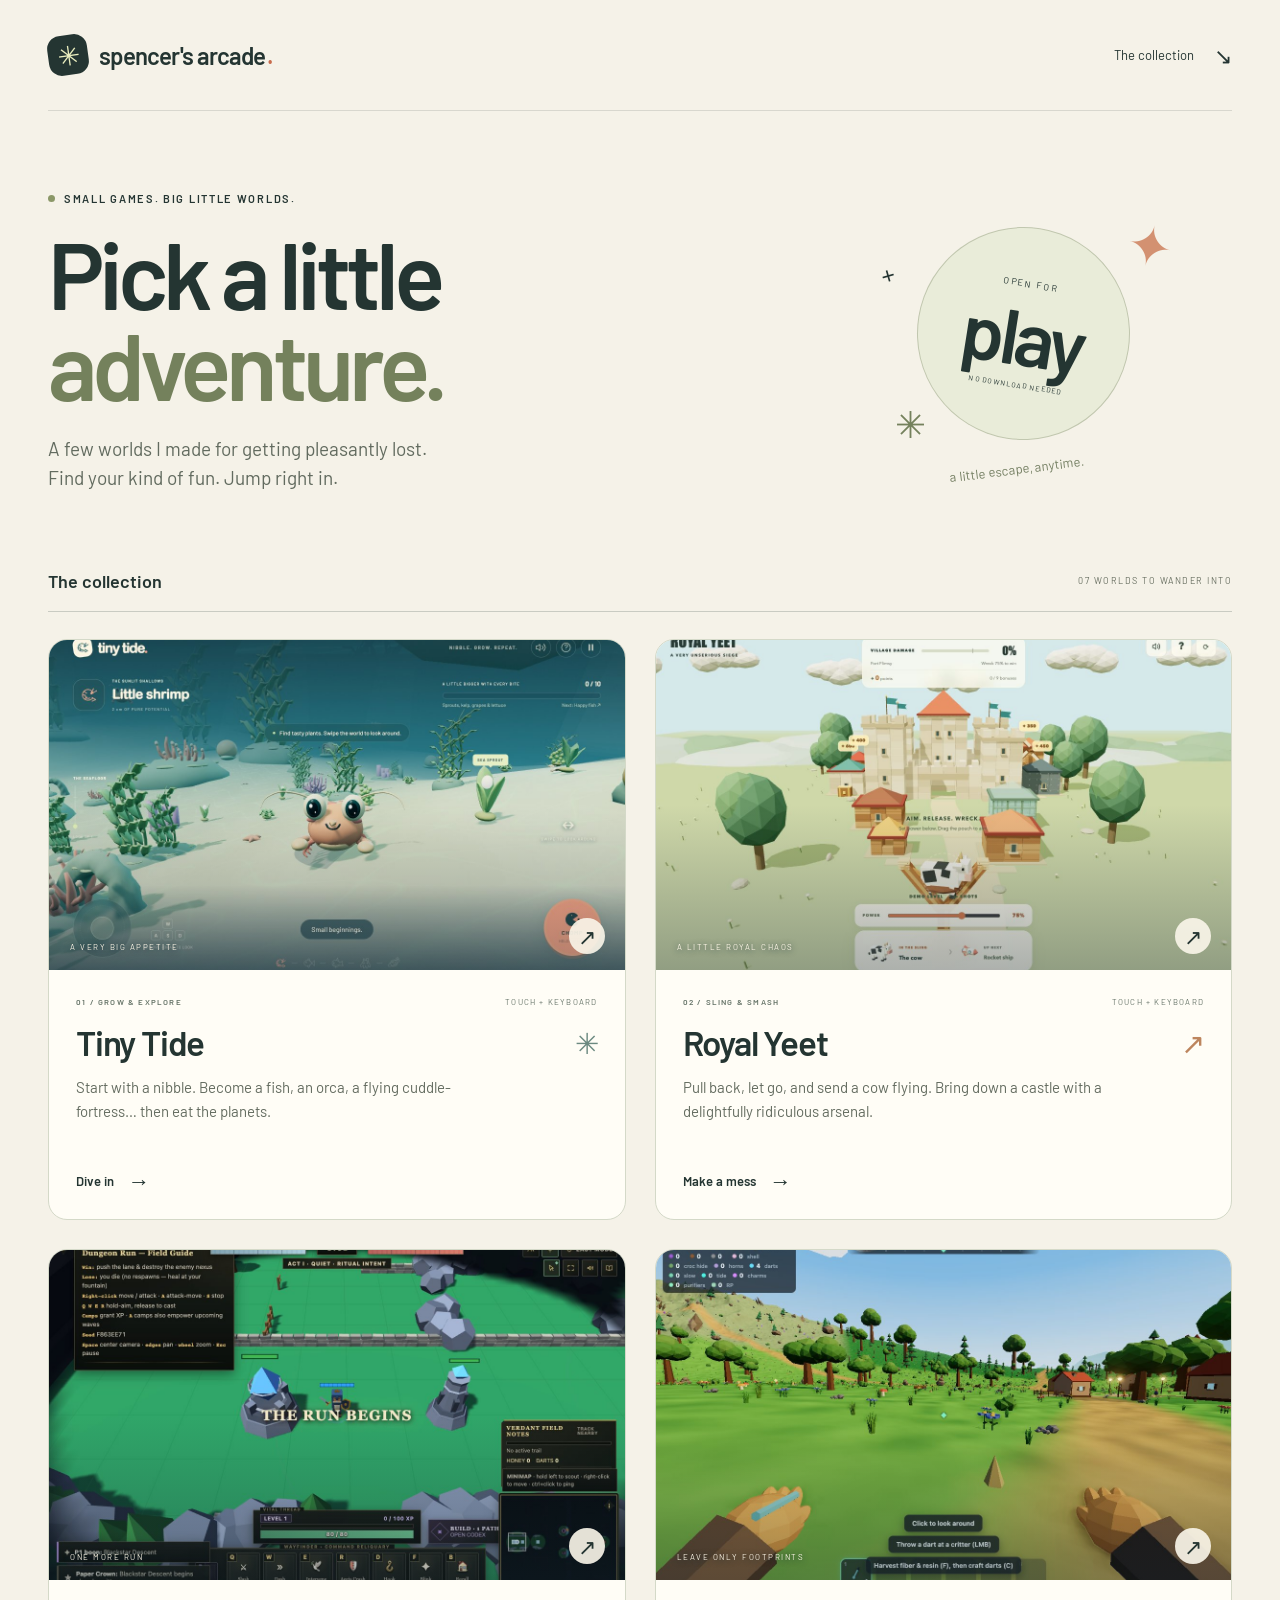
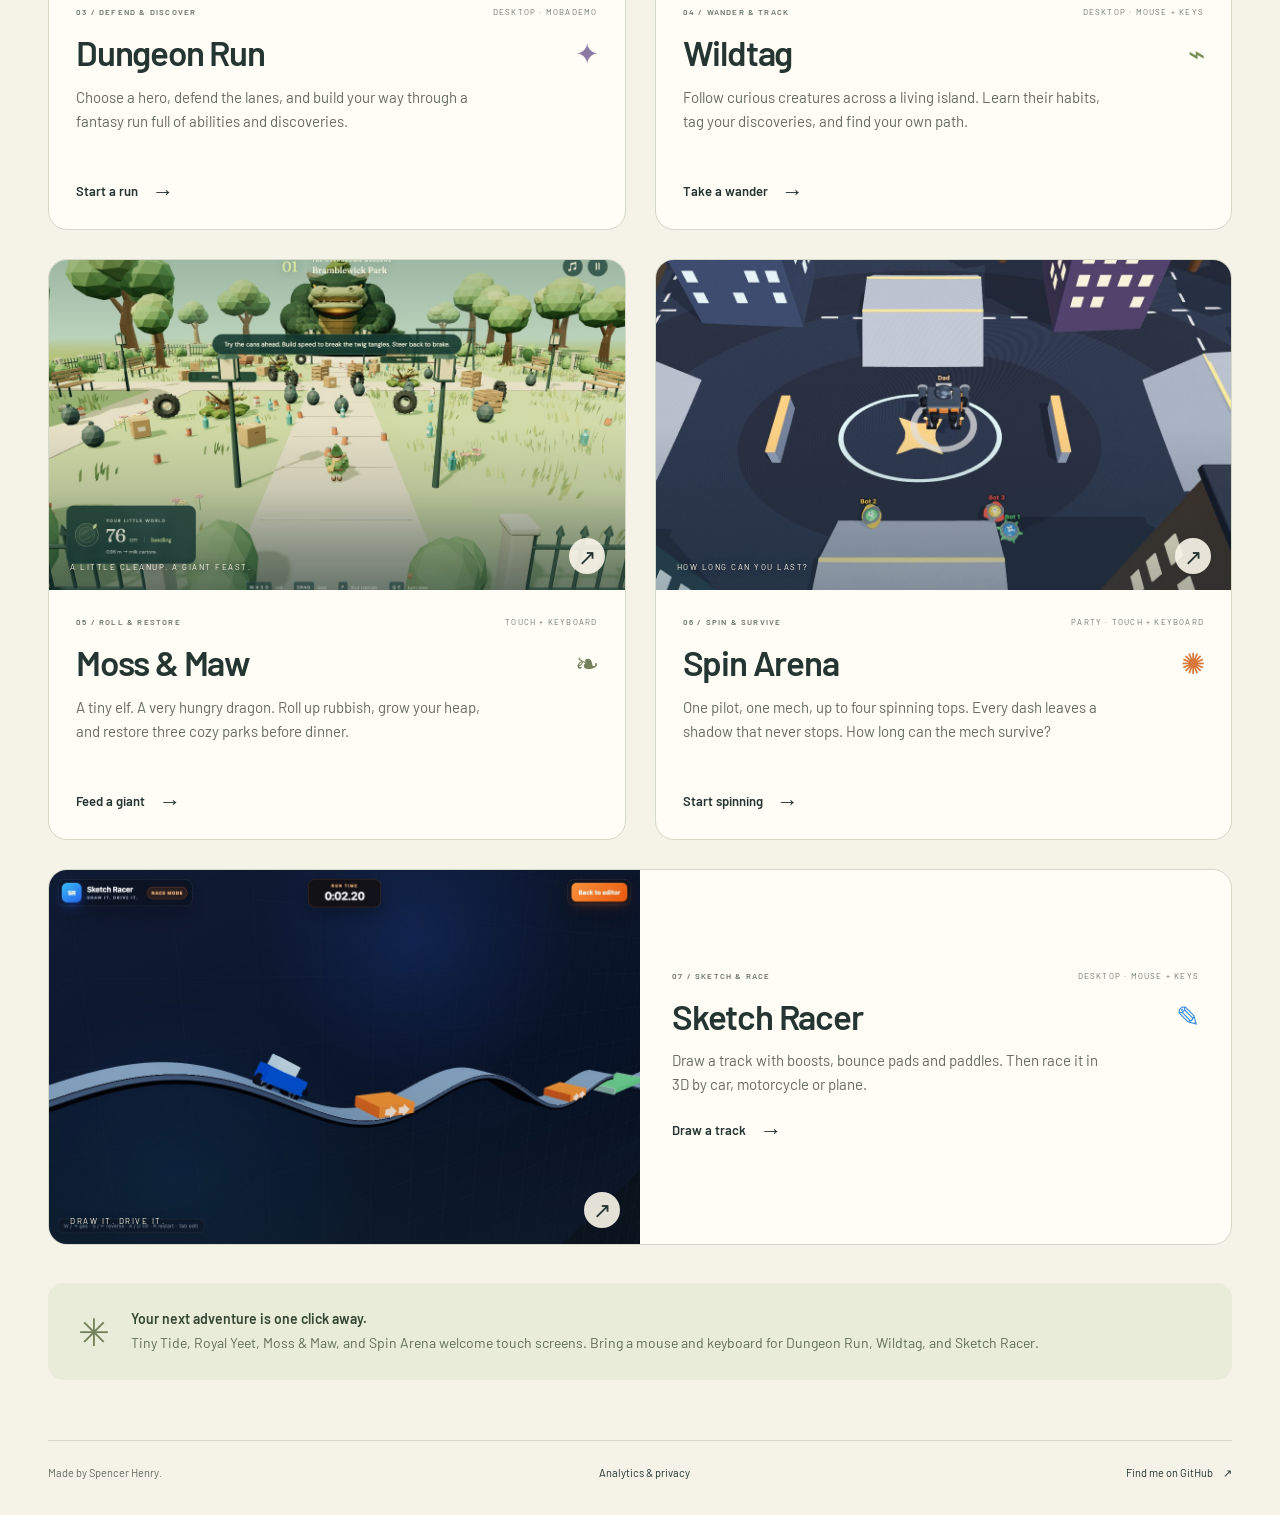
==== commit c8b826ec: "Add Sketch Racer to the arcade Co-Authored-By: Claude Opus 5.5 <noreply@anthropic.com>" ====
--- a/index.html
+++ b/index.html
@@ -4,9 +4,9 @@
   <meta charset="utf-8">
   <meta name="viewport" content="width=device-width, initial-scale=1">
   <meta name="theme-color" content="#f5f2e8">
-  <meta name="description" content="Spencer's browser arcade. Grow through an ocean in Tiny Tide, topple castles in Royal Yeet, defend the lanes in Dungeon Run, explore Wildtag, feed a hungry dragon in Moss &amp; Maw, and outlast a swarm of spinning tops in Spin Arena.">
+  <meta name="description" content="Spencer's browser arcade. Grow through an ocean in Tiny Tide, topple castles in Royal Yeet, defend the lanes in Dungeon Run, explore Wildtag, feed a hungry dragon in Moss &amp; Maw, outlast a swarm of spinning tops in Spin Arena, and draw your own racetrack in Sketch Racer.">
   <meta property="og:title" content="Spencer's Arcade — Pick a little adventure">
-  <meta property="og:description" content="Six browser games. Oceans, castles, dungeons, curious critters, one very hungry dragon, and a mech against the spinning tops.">
+  <meta property="og:description" content="Seven browser games. Oceans, castles, dungeons, curious critters, one very hungry dragon, a mech against the spinning tops, and racetracks you draw yourself.">
   <meta property="og:type" content="website">
   <meta property="og:url" content="https://spencerrichardhenry.github.io/">
   <title>Spencer's Arcade · Pick a little adventure</title>
@@ -25,16 +25,16 @@
       <div class="hero-note" aria-hidden="true"><span class="orbit orbit-one">✦</span><span class="orbit orbit-two">+</span><span class="orbit orbit-three">✳</span><div class="note-circle"><span>OPEN FOR</span><strong>play</strong><span>NO DOWNLOAD NEEDED</span></div><span class="note-caption">a little escape, anytime.</span></div>
     </section>
     <section id="games" aria-labelledby="collection-title">
-      <div class="section-heading"><h2 id="collection-title">The collection</h2><span>06 WORLDS TO WANDER INTO</span></div>
+      <div class="section-heading"><h2 id="collection-title">The collection</h2><span>07 WORLDS TO WANDER INTO</span></div>
       <div class="games">
         <article class="game-card tide">
-          <a class="game-link" href="https://spencerrichardhenry.github.io/wildtag/tiny-tide.html" aria-label="Play Tiny Tide">
+          <a class="game-link" href="https://spencerrichardhenry.github.io/tiny-tide/" aria-label="Play Tiny Tide">
             <div class="game-art"><img src="assets/tiny-tide.jpg" alt="A little shrimp exploring a sunlit 3D reef" width="1200" height="760" fetchpriority="high"><span class="art-label">A VERY BIG APPETITE</span><span class="play-mark" aria-hidden="true">↗</span></div>
             <div class="card-body"><div class="card-meta"><span>01 / GROW & EXPLORE</span><span>TOUCH + KEYBOARD</span></div><h3>Tiny Tide<span aria-hidden="true">✳</span></h3><p>Start with a nibble. Become a fish, an orca, a flying cuddle-fortress… then eat the planets.</p><span class="card-action">Dive in <span aria-hidden="true">→</span></span></div>
           </a>
         </article>
         <article class="game-card yeet">
-          <a class="game-link" href="https://spencerrichardhenry.github.io/wildtag/royal-yeet.html" aria-label="Play Royal Yeet">
+          <a class="game-link" href="https://spencerrichardhenry.github.io/royal-yeet/" aria-label="Play Royal Yeet">
             <div class="game-art"><img src="assets/royal-yeet.jpg" alt="A slingshot aimed at a colorful castle village" width="1200" height="760"><span class="art-label">A LITTLE ROYAL CHAOS</span><span class="play-mark" aria-hidden="true">↗</span></div>
             <div class="card-body"><div class="card-meta"><span>02 / SLING & SMASH</span><span>TOUCH + KEYBOARD</span></div><h3>Royal Yeet<span aria-hidden="true">↗</span></h3><p>Pull back, let go, and send a cow flying. Bring down a castle with a delightfully ridiculous arsenal.</p><span class="card-action">Make a mess <span aria-hidden="true">→</span></span></div>
           </a>
@@ -63,9 +63,15 @@
             <div class="card-body"><div class="card-meta"><span>06 / SPIN &amp; SURVIVE</span><span>PARTY · TOUCH + KEYBOARD</span></div><h3>Spin Arena<span aria-hidden="true">✺</span></h3><p>One pilot, one mech, up to four spinning tops. Every dash leaves a shadow that never stops. How long can the mech survive?</p><span class="card-action">Start spinning <span aria-hidden="true">→</span></span></div>
           </a>
         </article>
+        <article class="game-card sketch">
+          <a class="game-link" href="https://spencerrichardhenry.github.io/sketch-racer/" aria-label="Play Sketch Racer">
+            <div class="game-art"><img src="assets/sketch-racer.jpg" alt="A blue car racing along a hand-drawn track toward orange boost pads" width="1200" height="760" loading="lazy"><span class="art-label">DRAW IT. DRIVE IT.</span><span class="play-mark" aria-hidden="true">↗</span></div>
+            <div class="card-body"><div class="card-meta"><span>07 / SKETCH &amp; RACE</span><span>DESKTOP · MOUSE + KEYS</span></div><h3>Sketch Racer<span aria-hidden="true">✎</span></h3><p>Draw a track with boosts, bounce pads and paddles. Then race it in 3D by car, motorcycle or plane.</p><span class="card-action">Draw a track <span aria-hidden="true">→</span></span></div>
+          </a>
+        </article>
       </div>
     </section>
-    <aside class="play-note"><span aria-hidden="true">✳</span><p><strong>Your next adventure is one click away.</strong> Tiny Tide, Royal Yeet, Moss &amp; Maw, and Spin Arena welcome touch screens. Bring a mouse and keyboard for Dungeon Run and Wildtag.</p></aside>
+    <aside class="play-note"><span aria-hidden="true">✳</span><p><strong>Your next adventure is one click away.</strong> Tiny Tide, Royal Yeet, Moss &amp; Maw, and Spin Arena welcome touch screens. Bring a mouse and keyboard for Dungeon Run, Wildtag, and Sketch Racer.</p></aside>
   </main>
   <footer class="wrap"><span>Made by Spencer Henry.</span><a href="privacy/">Analytics &amp; privacy</a><a href="https://github.com/spencerrichardhenry">Find me on GitHub <span aria-hidden="true">↗</span></a></footer>
 </body>
--- a/assets/arcade.css
+++ b/assets/arcade.css
@@ -1,8 +1,10 @@
 @font-face{font-family:Arcade;src:url('fonts/font-0.ttf') format('truetype');font-weight:400;font-display:swap}
 @font-face{font-family:Arcade;src:url('fonts/font-1.ttf') format('truetype');font-weight:600 900;font-display:swap}
 :root{font-family:Arcade,'Avenir Next',sans-serif;color:#243532;background:#f5f2e8;font-synthesis:none;color-scheme:light;scroll-behavior:smooth}
-*{box-sizing:border-box}body{margin:0}a{color:inherit;text-decoration:none}button,a{-webkit-tap-highlight-color:transparent}a:focus-visible{outline:3px solid #a14930;outline-offset:7px;border-radius:5px}.wrap{width:min(1200px,calc(100% - 96px));margin-inline:auto}.skip{position:absolute;left:20px;top:-70px;padding:15px;background:#243532;color:white;z-index:5}.skip:focus{top:15px}.topbar{display:flex;justify-content:space-between;align-items:center;padding-block:35px;border-bottom:1px solid #24353224}.brand{display:flex;align-items:center;font-size:24px;font-weight:700;letter-spacing:-1px;gap:11px}.brand-mark{display:grid;place-items:center;background:#243532;color:#e9edbe;width:40px;height:40px;border-radius:13px;transform:rotate(-8deg);font-size:27px}.brand-dot{color:#c86d4d;margin-left:-9px}.collection-link{font-size:13px;display:flex;align-items:center;gap:20px}.collection-link span{font-size:22px}.hero{display:flex;justify-content:space-between;align-items:center;padding:81px 0 77px}.eyebrow{font-size:11px;font-weight:600;letter-spacing:1.7px;display:flex;align-items:center;gap:9px;margin:0 0 22px}.live-dot{width:7px;height:7px;border-radius:50%;background:#8b9868}h1{font-size:clamp(66px,7.4vw,102px);font-weight:700;letter-spacing:-5px;line-height:.96;margin:0 0 25px}h1 em{font-style:normal;color:#74815c}.intro{font-size:19px;line-height:1.55;color:#626b5f;margin:0}.hero-note{position:relative;width:300px;height:270px;margin-right:55px}.note-circle{width:213px;height:213px;position:absolute;left:40px;top:20px;display:flex;flex-direction:column;align-items:center;justify-content:center;border:1px solid #86906e66;border-radius:50%;transform:rotate(9deg);background:#e9ecd9}.note-circle span{font-size:9px;letter-spacing:2px}.note-circle strong{font-size:77px;line-height:1.2;letter-spacing:-4px;font-weight:600}.note-circle span:last-child{font-size:7px;letter-spacing:1.3px}.note-caption{position:absolute;bottom:0;left:72px;font-size:13px;font-style:italic;transform:rotate(-7deg);color:#737e61}.orbit{position:absolute;z-index:1}.orbit-one{font-size:55px;right:4px;top:4px;color:#d39171;transform:rotate(13deg)}.orbit-two{font-size:27px;left:4px;top:50px;transform:rotate(-16deg)}.orbit-three{font-size:37px;left:18px;bottom:30px;color:#74815c}.section-heading{display:flex;align-items:center;justify-content:space-between;padding-bottom:19px;border-bottom:1px solid #24353235;margin-bottom:27px}.section-heading h2{font-size:18px;margin:0;font-weight:600}.section-heading>span{font-size:9px;letter-spacing:1.5px;color:#697062}.games{display:grid;grid-template-columns:repeat(2,minmax(0,1fr));gap:29px}.game-card{--accent:#6b8980;background:#fffdf6;border-radius:19px;overflow:hidden;border:1px solid #d4d9c8;transition:transform .2s,box-shadow .2s}.game-card:hover{transform:translateY(-4px);box-shadow:0 12px 35px #293b3210}.game-link{display:block;height:100%}.game-link:focus-visible{outline-offset:-5px;border-radius:19px}.game-art{position:relative;aspect-ratio:1.74;background:#92aca1;overflow:hidden}.game-art:after{content:'';position:absolute;inset:50% 0 0;background:linear-gradient(transparent,#162a3555);pointer-events:none}.game-art img{display:block;width:100%;height:100%;object-fit:cover;transition:transform .4s}.game-card:hover img{transform:scale(1.035)}.art-label{position:absolute;left:21px;bottom:18px;color:#fff8e8;font-size:8px;letter-spacing:1.5px;z-index:1;text-shadow:0 1px 6px #142c35}.play-mark{position:absolute;right:20px;bottom:16px;width:36px;height:36px;display:grid;place-items:center;border-radius:50%;background:#faf6e9e8;font-size:22px;z-index:1}.card-body{padding:26px 27px 24px}.card-meta{display:flex;justify-content:space-between;gap:12px;font-size:8px;letter-spacing:1.2px;color:#657367;line-height:1.5}.card-meta span:first-child{font-weight:600}.card-meta span:last-child{text-align:right}h3{font-size:35px;line-height:1.15;margin:14px 0 12px;letter-spacing:-1.2px;display:flex;align-items:center;justify-content:space-between}h3>span{font-size:29px;color:var(--accent);font-weight:400}.card-body p{color:#646c60;font-size:15px;line-height:1.6;margin:0;max-width:430px;min-height:72px}.card-action{display:flex;align-items:center;gap:14px;margin-top:20px;font-size:13px;font-weight:600}.card-action span{font-size:22px;transition:translate .2s}.game-card:hover .card-action span{translate:4px 0}.yeet{--accent:#bd855e}.dungeon{--accent:#8c7aa5}.wildtag{--accent:#768f55}.moss{--accent:#74815c}.spin{--accent:#d9773a}.play-note{display:flex;align-items:center;gap:21px;background:#e9ecd9;border-radius:15px;padding:25px 30px;margin:38px 0 60px}.play-note>span{font-size:38px;color:#74815c}.play-note p{font-size:14px;line-height:1.6;color:#626c59;margin:0}.play-note strong{display:block;font-weight:600;color:#344733;margin-bottom:2px}footer{display:flex;align-items:center;justify-content:space-between;border-top:1px solid #24353224;padding:25px 0 35px;font-size:11px;color:#626b5f}footer a{color:#243532}footer a span{margin-left:8px}
+*{box-sizing:border-box}body{margin:0}a{color:inherit;text-decoration:none}button,a{-webkit-tap-highlight-color:transparent}a:focus-visible{outline:3px solid #a14930;outline-offset:7px;border-radius:5px}.wrap{width:min(1200px,calc(100% - 96px));margin-inline:auto}.skip{position:absolute;left:20px;top:-70px;padding:15px;background:#243532;color:white;z-index:5}.skip:focus{top:15px}.topbar{display:flex;justify-content:space-between;align-items:center;padding-block:35px;border-bottom:1px solid #24353224}.brand{display:flex;align-items:center;font-size:24px;font-weight:700;letter-spacing:-1px;gap:11px}.brand-mark{display:grid;place-items:center;background:#243532;color:#e9edbe;width:40px;height:40px;border-radius:13px;transform:rotate(-8deg);font-size:27px}.brand-dot{color:#c86d4d;margin-left:-9px}.collection-link{font-size:13px;display:flex;align-items:center;gap:20px}.collection-link span{font-size:22px}.hero{display:flex;justify-content:space-between;align-items:center;padding:81px 0 77px}.eyebrow{font-size:11px;font-weight:600;letter-spacing:1.7px;display:flex;align-items:center;gap:9px;margin:0 0 22px}.live-dot{width:7px;height:7px;border-radius:50%;background:#8b9868}h1{font-size:clamp(66px,7.4vw,102px);font-weight:700;letter-spacing:-5px;line-height:.96;margin:0 0 25px}h1 em{font-style:normal;color:#74815c}.intro{font-size:19px;line-height:1.55;color:#626b5f;margin:0}.hero-note{position:relative;width:300px;height:270px;margin-right:55px}.note-circle{width:213px;height:213px;position:absolute;left:40px;top:20px;display:flex;flex-direction:column;align-items:center;justify-content:center;border:1px solid #86906e66;border-radius:50%;transform:rotate(9deg);background:#e9ecd9}.note-circle span{font-size:9px;letter-spacing:2px}.note-circle strong{font-size:77px;line-height:1.2;letter-spacing:-4px;font-weight:600}.note-circle span:last-child{font-size:7px;letter-spacing:1.3px}.note-caption{position:absolute;bottom:0;left:72px;font-size:13px;font-style:italic;transform:rotate(-7deg);color:#737e61}.orbit{position:absolute;z-index:1}.orbit-one{font-size:55px;right:4px;top:4px;color:#d39171;transform:rotate(13deg)}.orbit-two{font-size:27px;left:4px;top:50px;transform:rotate(-16deg)}.orbit-three{font-size:37px;left:18px;bottom:30px;color:#74815c}.section-heading{display:flex;align-items:center;justify-content:space-between;padding-bottom:19px;border-bottom:1px solid #24353235;margin-bottom:27px}.section-heading h2{font-size:18px;margin:0;font-weight:600}.section-heading>span{font-size:9px;letter-spacing:1.5px;color:#697062}.games{display:grid;grid-template-columns:repeat(2,minmax(0,1fr));gap:29px}.game-card{--accent:#6b8980;background:#fffdf6;border-radius:19px;overflow:hidden;border:1px solid #d4d9c8;transition:transform .2s,box-shadow .2s}.game-card:hover{transform:translateY(-4px);box-shadow:0 12px 35px #293b3210}.game-link{display:block;height:100%}.game-link:focus-visible{outline-offset:-5px;border-radius:19px}.game-art{position:relative;aspect-ratio:1.74;background:#92aca1;overflow:hidden}.game-art:after{content:'';position:absolute;inset:50% 0 0;background:linear-gradient(transparent,#162a3555);pointer-events:none}.game-art img{display:block;width:100%;height:100%;object-fit:cover;transition:transform .4s}.game-card:hover img{transform:scale(1.035)}.art-label{position:absolute;left:21px;bottom:18px;color:#fff8e8;font-size:8px;letter-spacing:1.5px;z-index:1;text-shadow:0 1px 6px #142c35}.play-mark{position:absolute;right:20px;bottom:16px;width:36px;height:36px;display:grid;place-items:center;border-radius:50%;background:#faf6e9e8;font-size:22px;z-index:1}.card-body{padding:26px 27px 24px}.card-meta{display:flex;justify-content:space-between;gap:12px;font-size:8px;letter-spacing:1.2px;color:#657367;line-height:1.5}.card-meta span:first-child{font-weight:600}.card-meta span:last-child{text-align:right}h3{font-size:35px;line-height:1.15;margin:14px 0 12px;letter-spacing:-1.2px;display:flex;align-items:center;justify-content:space-between}h3>span{font-size:29px;color:var(--accent);font-weight:400}.card-body p{color:#646c60;font-size:15px;line-height:1.6;margin:0;max-width:430px;min-height:72px}.card-action{display:flex;align-items:center;gap:14px;margin-top:20px;font-size:13px;font-weight:600}.card-action span{font-size:22px;transition:translate .2s}.game-card:hover .card-action span{translate:4px 0}.yeet{--accent:#bd855e}.dungeon{--accent:#8c7aa5}.wildtag{--accent:#768f55}.moss{--accent:#74815c}.spin{--accent:#d9773a}.sketch{--accent:#3b8fe0}.play-note{display:flex;align-items:center;gap:21px;background:#e9ecd9;border-radius:15px;padding:25px 30px;margin:38px 0 60px}.play-note>span{font-size:38px;color:#74815c}.play-note p{font-size:14px;line-height:1.6;color:#626c59;margin:0}.play-note strong{display:block;font-weight:600;color:#344733;margin-bottom:2px}footer{display:flex;align-items:center;justify-content:space-between;border-top:1px solid #24353224;padding:25px 0 35px;font-size:11px;color:#626b5f}footer a{color:#243532}footer a span{margin-left:8px}
 @media(max-width:850px){.wrap{width:calc(100% - 48px)}.hero{padding-block:62px}.hero-note{margin-right:0;width:240px;scale:.85;transform-origin:right center}h1{font-size:76px;letter-spacing:-4px}.intro{font-size:17px}.games{gap:20px}.card-body{padding:22px}.card-meta{font-size:7px;letter-spacing:.8px}.card-body p{min-height:95px}h3{font-size:30px}footer>span:nth-child(2){display:none}}
 @media(max-width:600px){.wrap{width:calc(100% - 36px)}.topbar{padding-block:22px}.brand{font-size:21px;gap:9px}.brand-mark{width:34px;height:34px;font-size:24px;border-radius:11px}.collection-link{font-size:11px;gap:9px}.hero{padding:51px 0 44px;position:relative}.hero-note{display:none}.eyebrow{font-size:8px;letter-spacing:1.2px;margin-bottom:21px}h1{font-size:clamp(60px,15vw,82px);letter-spacing:-3px;margin-bottom:20px}.intro{font-size:16px;line-height:1.55}.section-heading{margin-bottom:20px;padding-bottom:15px}.section-heading h2{font-size:16px}.section-heading>span{font-size:7px;letter-spacing:.8px}.games{grid-template-columns:1fr;gap:24px}.game-card{border-radius:15px}.game-art{aspect-ratio:1.6}.card-body{padding:23px}.card-meta{font-size:7px}.card-body p{min-height:0;font-size:14px;line-height:1.65}h3{font-size:32px}.card-action{margin-top:17px}.play-note{padding:22px;gap:15px;margin:28px 0 35px;align-items:flex-start}.play-note>span{font-size:28px}.play-note p{font-size:12px}footer{font-size:10px;padding-bottom:25px}}
 @media(prefers-reduced-motion:reduce){:root{scroll-behavior:auto}*,*:before,*:after{transition:none!important}}
 
+
+@media(min-width:601px){.sketch{grid-column:1 / -1}.sketch .game-link{display:grid;grid-template-columns:repeat(2,minmax(0,1fr));align-items:center}.sketch .game-art{height:100%;min-height:310px;aspect-ratio:auto}.sketch .card-body{padding:32px}.sketch .card-body p{min-height:0}}
